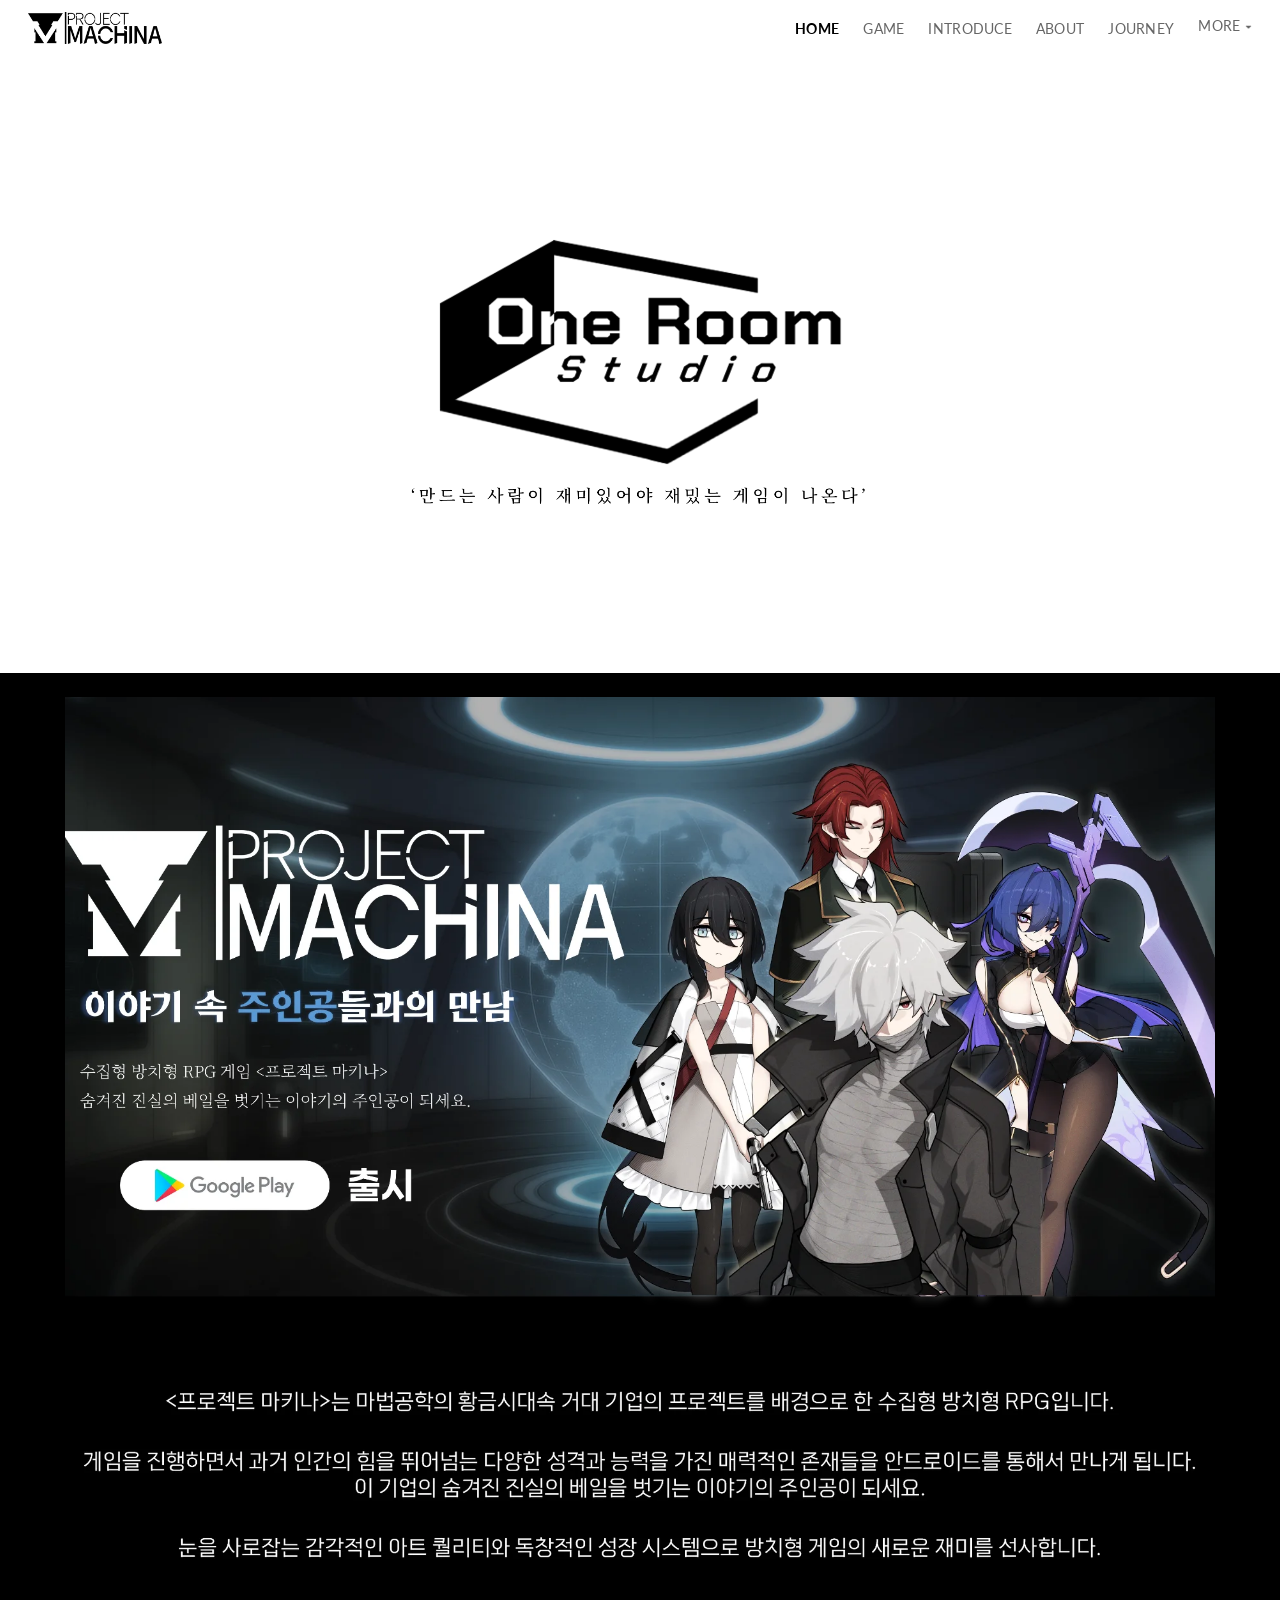
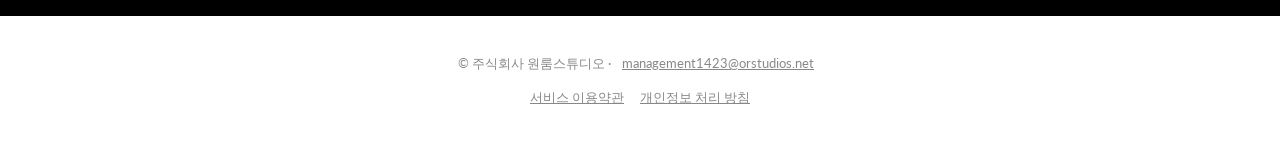
==== index.html @ b77dced6 "Google Sites 홈페이지를 GitHub Pages 정적 사이트로 이전 - 기존 orstudios.net(Google Sites) 전 페이지를 HTML/CSS로 재구성   (" ====
<!doctype html>
<html lang="ko">
<head>
    <meta charset="utf-8">
    <meta name="viewport" content="width=device-width, initial-scale=1">
    <meta name="google-site-verification" content="Ud0TVq6FxoQUJIldXih3fmodZwzruPx28qauhJHwj6c">
    <title>HOME | PROJECT MACHINA</title>
    <meta name="description" content="수집형 방치형 RPG &lt;프로젝트 마키나&gt; 공식 홈페이지 | 원룸스튜디오">
    <meta property="og:title" content="HOME | PROJECT MACHINA">
    <meta property="og:description" content="수집형 방치형 RPG &lt;프로젝트 마키나&gt; 공식 홈페이지 | 원룸스튜디오">
    <meta property="og:image" content="https://www.orstudios.net/assets/img/home-banner.webp">
    <link rel="icon" href="/assets/img/logo-machina.webp">
    <link rel="preconnect" href="https://fonts.googleapis.com">
    <link rel="preconnect" href="https://fonts.gstatic.com" crossorigin>
    <link rel="stylesheet" href="https://fonts.googleapis.com/css2?family=Lato:wght@400;700&family=Oswald:wght@700&display=swap">
    <link rel="stylesheet" href="/assets/style.css">
</head>
<body>
    <header class="site-header">
        <a class="logo" href="/" aria-label="PROJECT MACHINA 홈"><img src="/assets/img/logo-machina.webp" alt="PROJECT MACHINA" width="134" height="32"></a>
        <nav aria-label="주 메뉴">
            <ul>
                <li><a href="/" aria-current="page">HOME</a></li>
                <li><a href="/game/">GAME</a></li>
                <li><a href="/introduce/">INTRODUCE</a></li>
                <li><a href="/about/">ABOUT</a></li>
                <li><a href="/journey/">JOURNEY</a></li>
                <li>
                    <details class="dropdown">
                        <summary>MORE</summary>
                        <ul>
                        <li><a href="/more/로그아웃-및-계정-삭제-안내/">로그아웃 및 계정 삭제 안내</a></li>
                        <li><a href="/more/개인정보-수집-및-이용동의/">개인정보 수집 및 이용동의</a></li>
                        <li><a href="/more/개인정보-처리-방침/">개인정보 처리 방침</a></li>
                        <li><a href="/more/서비스-이용약관/">서비스 이용약관</a></li>
                        </ul>
                    </details>
                </li>
            </ul>
        </nav>
    </header>
    <main>
        <section class="section">
            <div class="inner" style="max-width: 480px; padding: 96px 0 64px;">
                <img src="/assets/img/oneroom-logo.webp" alt="One Room Studio — '만드는 사람이 재미있어야 재밌는 게임이 나온다'" width="1805" height="1748">
            </div>
        </section>
        <section class="section dark">
            <div class="inner stack">
                <div class="banner-link">
                    <img src="/assets/img/home-banner.webp" alt="PROJECT MACHINA — 이야기 속 주인공들과의 만남. 수집형 방치형 RPG 게임 &lt;프로젝트 마키나&gt;. 숨겨진 진실의 베일을 벗기는 이야기의 주인공이 되세요. Google Play 출시" width="1800" height="959" loading="lazy">
                    <a class="play-link" href="https://play.google.com/store/apps/details?id=com.orstudio.Pmachina" target="_blank" rel="noopener" aria-label="Google Play에서 프로젝트 마키나 다운로드"></a>
                </div>
                <img src="/assets/img/home-intro.webp" alt="&lt;프로젝트 마키나&gt;는 마법공학의 황금시대속 거대 기업의 프로젝트를 배경으로 한 수집형 방치형 RPG입니다. 게임을 진행하면서 과거 인간의 힘을 뛰어넘는 다양한 성격과 능력을 가진 매력적인 존재들을 안드로이드를 통해서 만나게 됩니다. 이 기업의 숨겨진 진실의 베일을 벗기는 이야기의 주인공이 되세요. 눈을 사로잡는 감각적인 아트 퀄리티와 독창적인 성장 시스템으로 방치형 게임의 새로운 재미를 선사합니다." width="1920" height="391" loading="lazy">
            </div>
        </section>
    </main>
    <footer class="site-footer">
        <p>© 주식회사 원룸스튜디오 · <a href="mailto:management1423@orstudios.net">management1423@orstudios.net</a></p>
        <p><a href="/more/서비스-이용약관/">서비스 이용약관</a><a href="/more/개인정보-처리-방침/">개인정보 처리 방침</a></p>
    </footer>
</body>
</html>
---- assets/style.css ----
:root
{
    --black: #000;
    --text: #212121;
    --accent: #138275;
    --max: 1150px;
}

*
{
    box-sizing: border-box;
}

html
{
    scroll-behavior: smooth;
}

body
{
    margin: 0;
    font-family: Lato, "Apple SD Gothic Neo", "Malgun Gothic", "Noto Sans KR", sans-serif;
    color: var(--text);
    background: #fff;
    line-height: 1.6;
}

img
{
    display: block;
    max-width: 100%;
    height: auto;
}

a
{
    color: inherit;
}

/* 헤더 */
.site-header
{
    position: absolute;
    inset: 0 0 auto 0;
    z-index: 10;
    display: flex;
    flex-wrap: wrap;
    align-items: center;
    justify-content: space-between;
    gap: 8px 24px;
    padding: 12px 28px;
}

.site-header .logo img
{
    height: 32px;
    width: auto;
}

.site-header nav > ul
{
    display: flex;
    flex-wrap: wrap;
    gap: 4px 24px;
    margin: 0;
    padding: 0;
    list-style: none;
}

.site-header nav a,
.site-header nav summary
{
    font-size: 14px;
    letter-spacing: .02em;
    text-decoration: none;
    color: #666;
    cursor: pointer;
}

.site-header nav a:hover,
.site-header nav a[aria-current="page"],
.site-header nav summary:hover
{
    color: #000;
}

.site-header nav a[aria-current="page"]
{
    font-weight: 700;
}

/* MORE 드롭다운 */
.dropdown
{
    position: relative;
}

.dropdown summary
{
    list-style: none;
}

.dropdown summary::-webkit-details-marker
{
    display: none;
}

.dropdown summary::after
{
    content: " ▾";
}

.dropdown ul
{
    position: absolute;
    right: 0;
    top: 28px;
    min-width: 220px;
    margin: 0;
    padding: 8px 0;
    list-style: none;
    background: #fff;
    box-shadow: 0 4px 16px rgba(0, 0, 0, .2);
}

.dropdown ul a
{
    display: block;
    padding: 8px 16px;
    color: var(--text) !important;
}

.dropdown ul a:hover
{
    background: #f2f2f2;
}

/* 어두운 배너 위 헤더 */
.on-hero .site-header .logo img
{
    filter: invert(1);
}

.on-hero .site-header nav > ul > li > a,
.on-hero .site-header nav summary
{
    color: rgba(255, 255, 255, .8);
}

.on-hero .site-header nav > ul > li > a:hover,
.on-hero .site-header nav > ul > li > a[aria-current="page"],
.on-hero .site-header nav summary:hover
{
    color: #fff;
}

/* 페이지 배너 */
.hero
{
    height: 520px;
    background: url("img/hero-bg.webp") center / cover no-repeat;
}

.page-title
{
    margin: 0;
    padding: 40px 16px 24px;
    text-align: center;
    font-family: Oswald, Impact, sans-serif;
    font-size: 44px;
    font-weight: 700;
    letter-spacing: .02em;
}

/* 섹션 */
.section
{
    padding: 24px 16px;
}

.section.dark
{
    background: var(--black);
    color: #fff;
}

.section .inner
{
    max-width: var(--max);
    margin: 0 auto;
}

.stack > * + *
{
    margin-top: 48px;
}

.banner-link
{
    position: relative;
    display: block;
}

.play-link
{
    position: absolute;
    left: 4.8%;
    top: 75.5%;
    width: 18.2%;
    height: 8.5%;
    border-radius: 999px;
}

.play-link:focus-visible
{
    outline: 3px solid var(--accent);
}

/* 캐러셀 */
.carousel
{
    position: relative;
}

.carousel .track
{
    display: flex;
    overflow-x: auto;
    scroll-snap-type: x mandatory;
    scrollbar-width: none;
}

.carousel .track::-webkit-scrollbar
{
    display: none;
}

.carousel .track img
{
    flex: 0 0 100%;
    scroll-snap-align: center;
}

.carousel .arrow
{
    position: absolute;
    top: 50%;
    transform: translateY(-50%);
    width: 44px;
    height: 44px;
    border: 0;
    border-radius: 50%;
    background: rgba(255, 255, 255, .15);
    color: #fff;
    font-size: 22px;
    cursor: pointer;
}

.carousel .arrow:hover
{
    background: rgba(255, 255, 255, .3);
}

.carousel .prev
{
    left: 8px;
}

.carousel .next
{
    right: 8px;
}

.carousel .dots
{
    display: flex;
    justify-content: center;
    gap: 8px;
    padding: 20px 0 8px;
}

.carousel .dots button
{
    width: 10px;
    height: 10px;
    padding: 0;
    border: 0;
    border-radius: 50%;
    background: #bbb;
    cursor: pointer;
}

.carousel .dots button[aria-current="true"]
{
    background: var(--accent);
}

/* 약관/안내 문서 */
.doc
{
    max-width: 860px;
    margin: 0 auto;
    padding: 96px 16px 64px;
    font-size: 16px;
    word-break: keep-all;
    overflow-wrap: anywhere;
}

.doc h1,
.doc h2
{
    line-height: 1.4;
}

.doc p
{
    margin: 0 0 .6em;
}

.doc .center
{
    text-align: center;
}

.doc a
{
    color: var(--accent);
}

.doc-list
{
    padding-left: 1.2em;
}

.doc-list li
{
    margin: .4em 0;
}

.site-footer
{
    padding: 24px 16px;
    text-align: center;
    font-size: 13px;
    color: #888;
}

.site-footer a
{
    margin: 0 8px;
}

@media (max-width: 720px)
{
    .site-header
    {
        padding: 10px 16px;
    }

    .site-header nav > ul
    {
        gap: 4px 14px;
    }

    .site-header nav a,
    .site-header nav summary
    {
        font-size: 13px;
    }

    .hero
    {
        height: 240px;
    }

    .page-title
    {
        font-size: 32px;
        padding-top: 28px;
    }

    .doc
    {
        padding-top: 110px;
        font-size: 15px;
    }

    .carousel .arrow
    {
        display: none;
    }
}
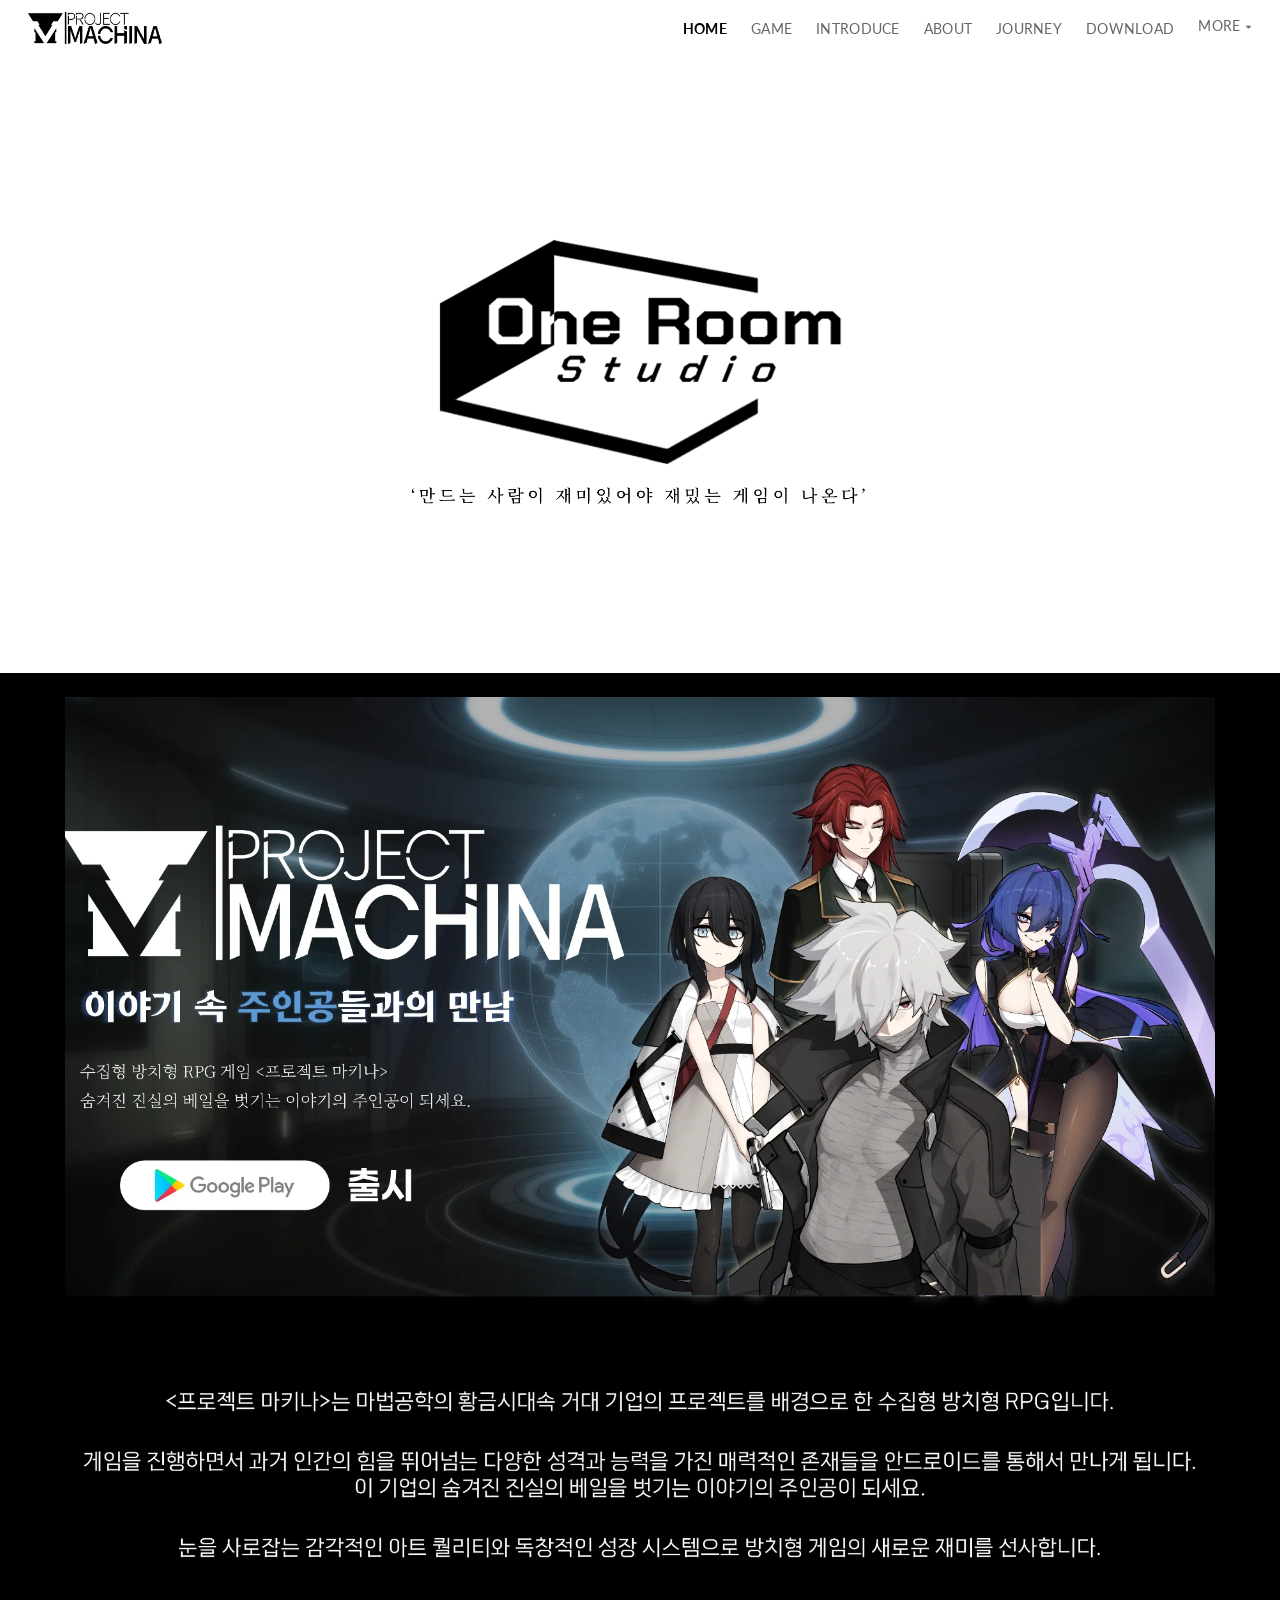
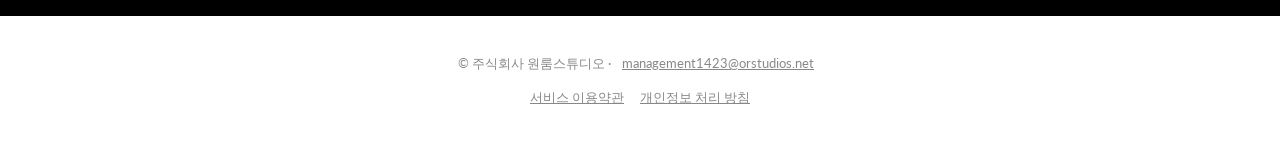
==== commit 7a946b9d: "다운로드 페이지 추가 - /download/ 페이지 신설 (다른 페이지와 같은 배너·다크 섹션 구성) - Google Play 버튼, App Store는 iOS 출시 전이라 '출시" ====
--- a/index.html
+++ b/index.html
@@ -25,6 +25,7 @@
                 <li><a href="/introduce/">INTRODUCE</a></li>
                 <li><a href="/about/">ABOUT</a></li>
                 <li><a href="/journey/">JOURNEY</a></li>
+                <li><a href="/download/">DOWNLOAD</a></li>
                 <li>
                     <details class="dropdown">
                         <summary>MORE</summary>
--- a/assets/style.css
+++ b/assets/style.css
@@ -295,6 +295,82 @@
     background: var(--accent);
 }
 
+/* 다운로드 */
+.download-lead
+{
+    margin: 40px 0 28px;
+    text-align: center;
+    font-size: 18px;
+    color: rgba(255, 255, 255, .85);
+}
+
+.stores
+{
+    display: flex;
+    flex-wrap: wrap;
+    justify-content: center;
+    gap: 16px;
+    padding-bottom: 48px;
+}
+
+.store
+{
+    display: flex;
+    align-items: center;
+    gap: 12px;
+    min-width: 240px;
+    padding: 12px 28px;
+    border-radius: 999px;
+    background: #fff;
+    color: #000;
+    text-decoration: none;
+    font-size: 20px;
+    font-weight: 700;
+    line-height: 1.2;
+    transition: transform .15s, box-shadow .15s;
+}
+
+.store svg
+{
+    width: 28px;
+    height: 28px;
+    flex: none;
+}
+
+.store small
+{
+    display: block;
+    font-size: 11px;
+    font-weight: 400;
+    letter-spacing: .08em;
+    color: #555;
+}
+
+a.store:hover,
+a.store:focus-visible
+{
+    transform: translateY(-2px);
+    box-shadow: 0 0 24px rgba(120, 190, 255, .6);
+}
+
+.store.disabled
+{
+    background: rgba(255, 255, 255, .12);
+    color: rgba(255, 255, 255, .7);
+    cursor: default;
+}
+
+.store.disabled small
+{
+    color: rgba(255, 255, 255, .5);
+}
+
+.store.mine
+{
+    outline: 3px solid var(--accent);
+    outline-offset: 4px;
+}
+
 /* 약관/안내 문서 */
 .doc
 {
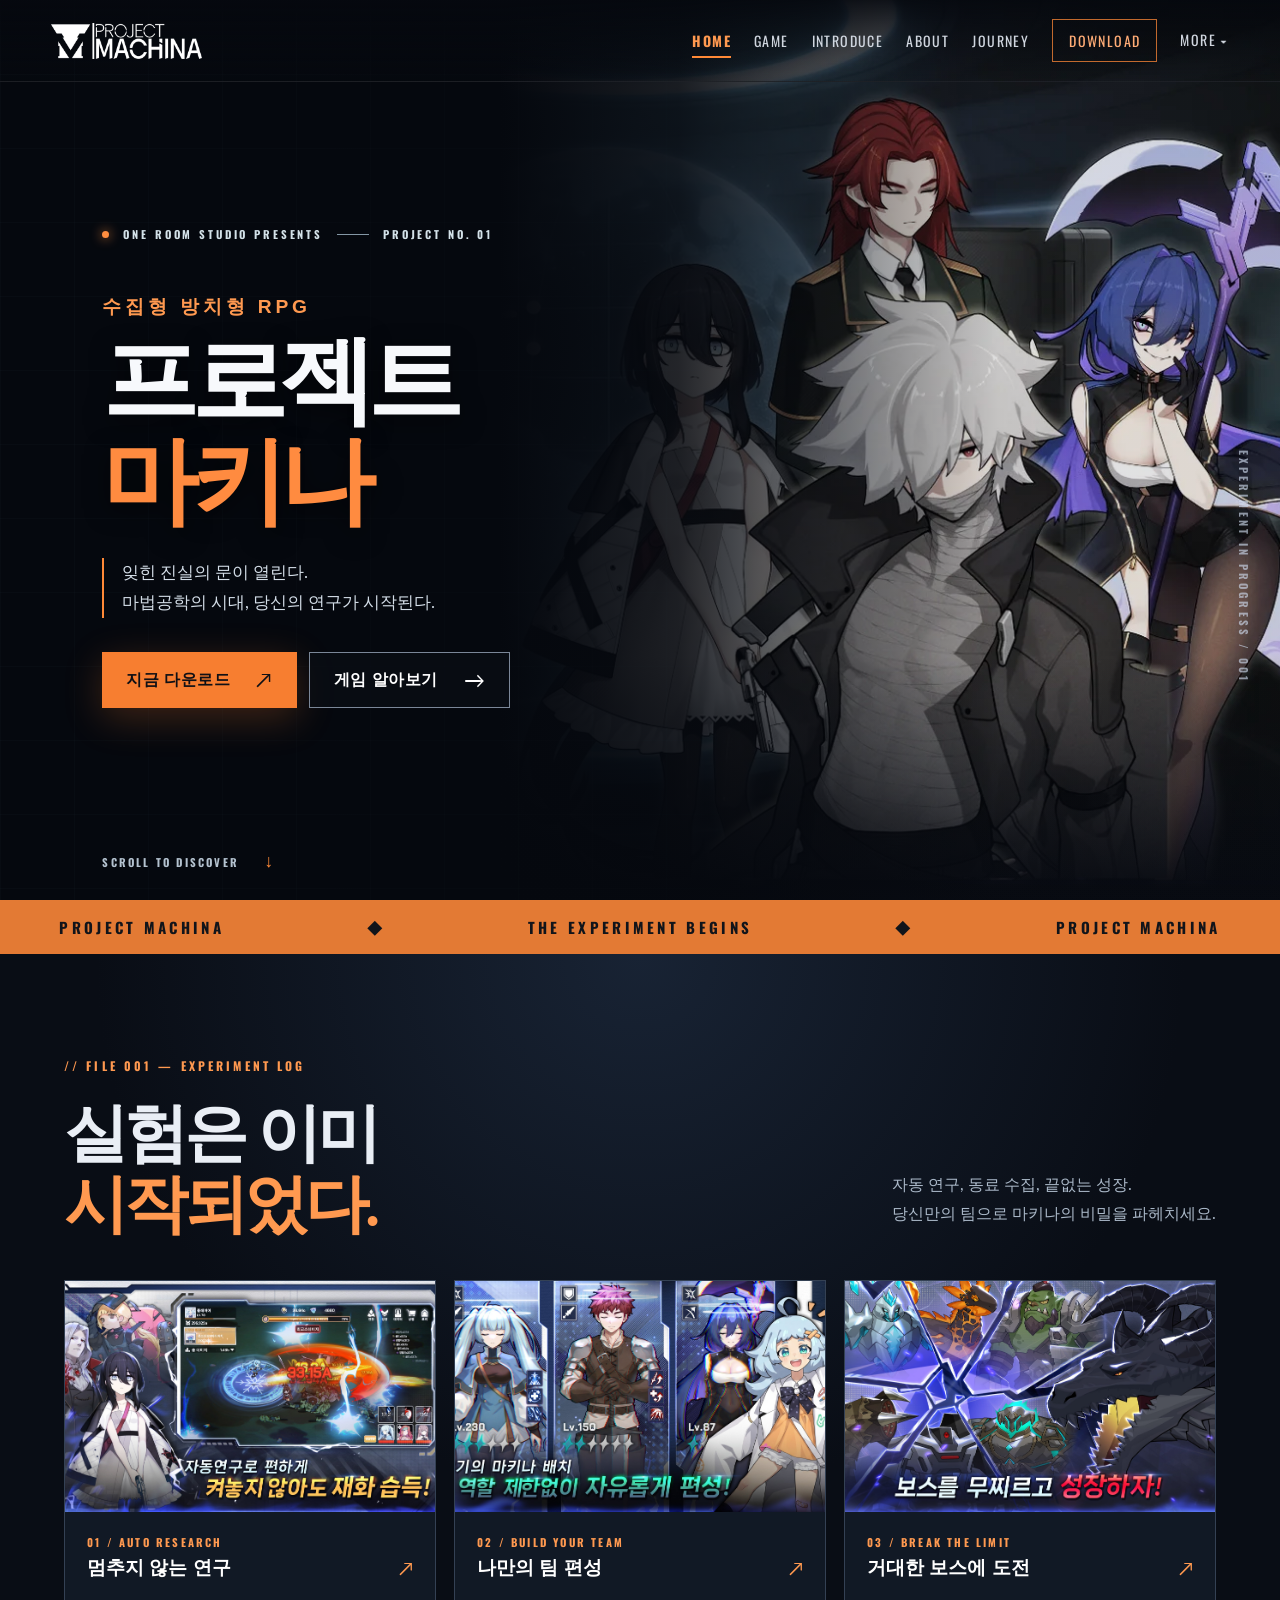
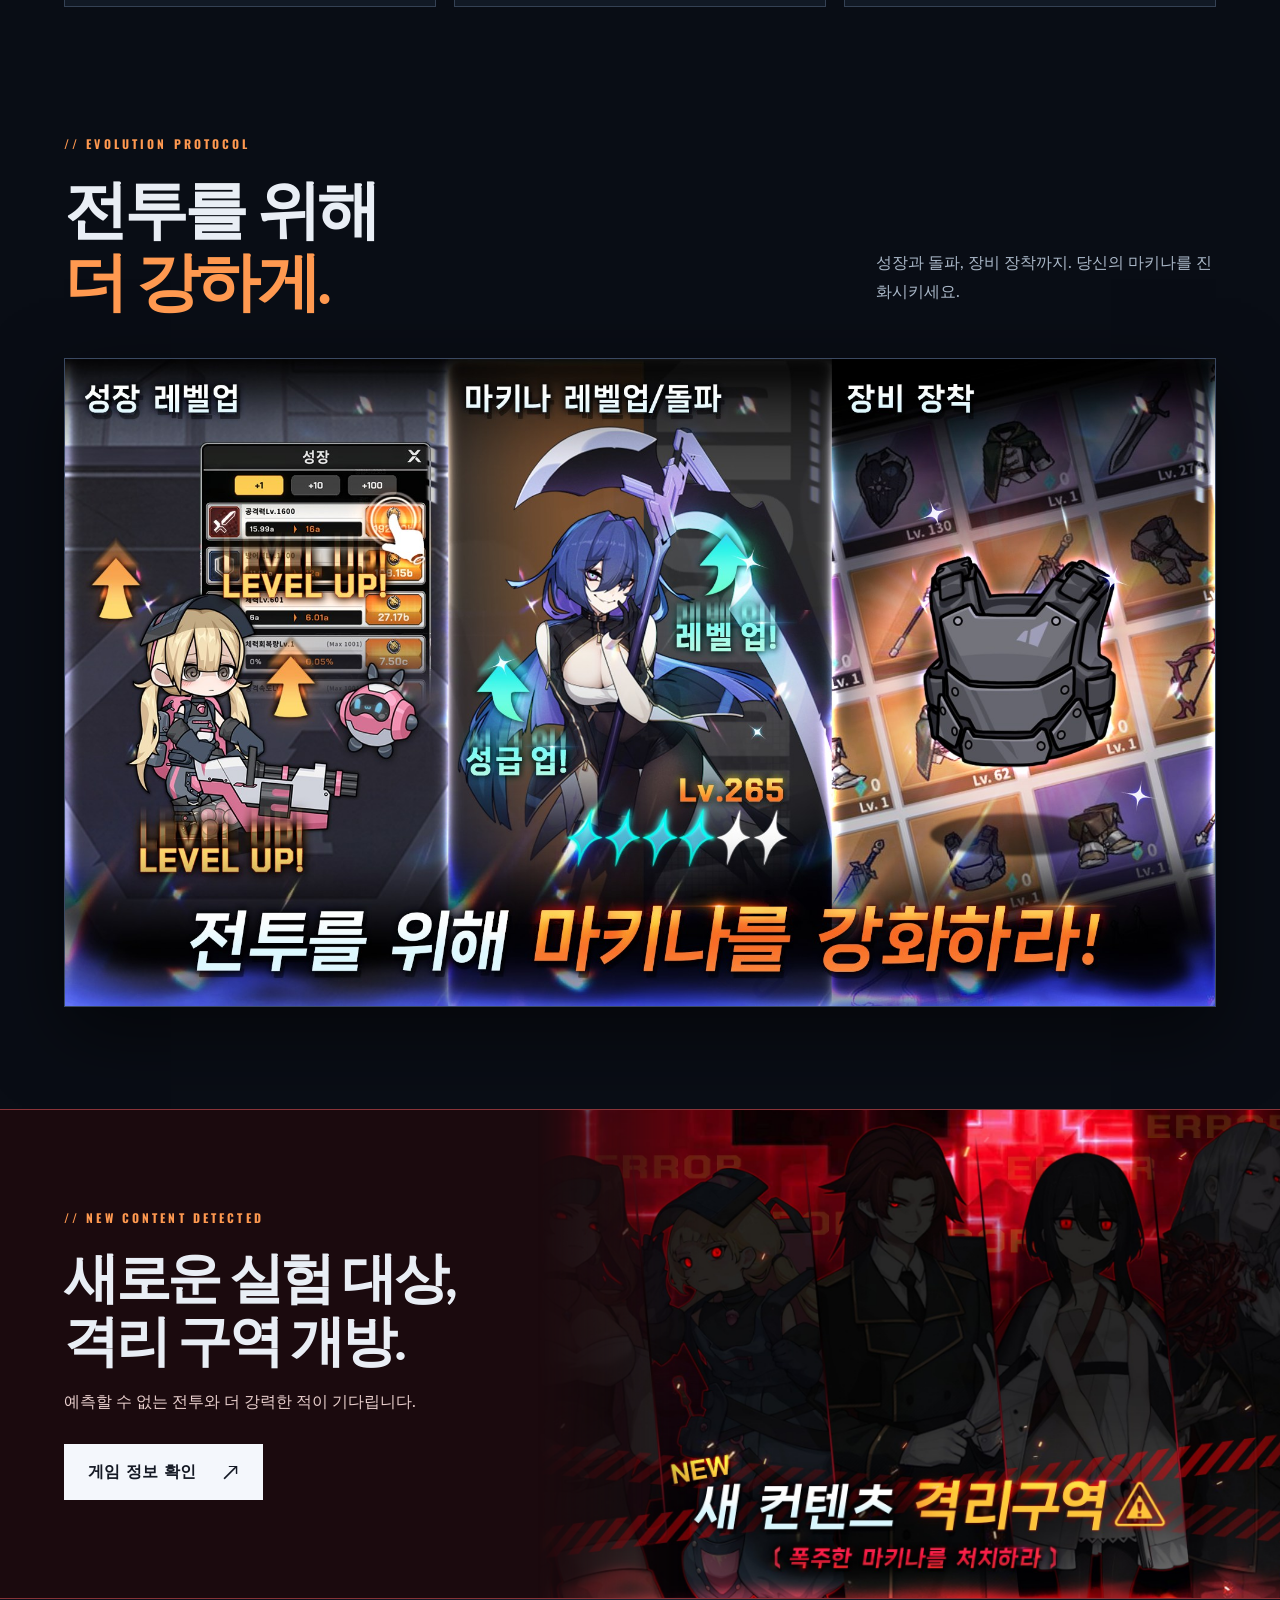
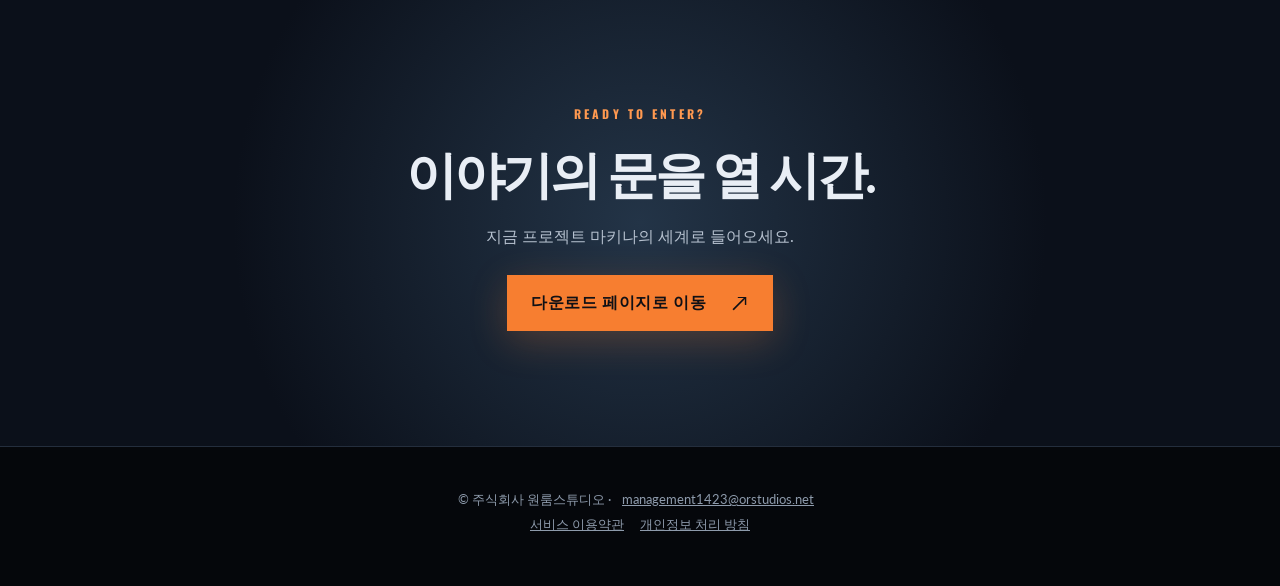
==== commit 3e859201: "Refresh Machina landing and add laboratory door intro" ====
--- a/index.html
+++ b/index.html
@@ -15,7 +15,19 @@
     <link rel="stylesheet" href="https://fonts.googleapis.com/css2?family=Lato:wght@400;700&family=Oswald:wght@700&display=swap">
     <link rel="stylesheet" href="/assets/style.css">
 </head>
-<body>
+<body class="landing on-hero">
+    <div class="entry-sequence">
+        <div class="entry-noise"></div>
+        <div class="entry-label">MACHINA LAB // ACCESS GRANTED</div>
+        <div class="entry-doorway">
+            <div class="entry-light"></div>
+            <img class="entry-panel entry-panel-left" src="/assets/img/L_door.png" alt="">
+            <img class="entry-panel entry-panel-right" src="/assets/img/R_door.png" alt="">
+            <img class="entry-frame" src="/assets/img/doorframe.png" alt="">
+        </div>
+        <div class="entry-status">보안 게이트 개방 중 <span>///</span></div>
+        <button class="entry-skip" type="button" aria-label="인트로 건너뛰기">SKIP INTRO ↗</button>
+    </div>
     <header class="site-header">
         <a class="logo" href="/" aria-label="PROJECT MACHINA 홈"><img src="/assets/img/logo-machina.webp" alt="PROJECT MACHINA" width="134" height="32"></a>
         <nav aria-label="주 메뉴">
@@ -41,21 +53,35 @@
         </nav>
     </header>
     <main>
-        <section class="section">
-            <div class="inner" style="max-width: 480px; padding: 96px 0 64px;">
-                <img src="/assets/img/oneroom-logo.webp" alt="One Room Studio — '만드는 사람이 재미있어야 재밌는 게임이 나온다'" width="1805" height="1748">
+        <section class="landing-hero">
+            <div class="hero-grid" aria-hidden="true"></div>
+            <div class="landing-hero-content">
+                <p class="eyebrow"><span class="live-dot"></span> ONE ROOM STUDIO PRESENTS <span class="eyebrow-line"></span> PROJECT NO. 01</p>
+                <p class="hero-kicker">수집형 방치형 RPG</p>
+                <h1>프로젝트<br><em>마키나</em></h1>
+                <p class="hero-copy">잊힌 진실의 문이 열린다.<br>마법공학의 시대, 당신의 연구가 시작된다.</p>
+                <div class="hero-actions">
+                    <a class="button button-primary" href="/download/">지금 다운로드 <span aria-hidden="true">↗</span></a>
+                    <a class="button button-ghost" href="/game/">게임 알아보기 <span aria-hidden="true">→</span></a>
+                </div>
+            </div>
+            <div class="hero-side-label" aria-hidden="true">EXPERIMENT IN PROGRESS / 001</div>
+            <a class="scroll-cue" href="#discover">SCROLL TO DISCOVER <span>↓</span></a>
+        </section>
+        <div class="signal-strip" aria-hidden="true"><span>PROJECT MACHINA</span><span>◆</span><span>THE EXPERIMENT BEGINS</span><span>◆</span><span>PROJECT MACHINA</span></div>
+        <section class="feature-section" id="discover">
+            <div class="section-heading"><p class="eyebrow">// FILE 001 — EXPERIMENT LOG</p><h2>실험은 이미<br><strong>시작되었다.</strong></h2><p>자동 연구, 동료 수집, 끝없는 성장.<br>당신만의 팀으로 마키나의 비밀을 파헤치세요.</p></div>
+            <div class="feature-grid">
+                <a class="feature-card" href="/game/"><img src="/assets/img/market-1.jpg" alt="프로젝트 마키나 게임 전투 장면" loading="lazy"><span class="feature-meta">01 / AUTO RESEARCH</span><span class="feature-title">멈추지 않는 연구 <b>↗</b></span></a>
+                <a class="feature-card" href="/introduce/"><img src="/assets/img/market-6.jpg" alt="세 명의 마키나 캐릭터 편성 화면" loading="lazy"><span class="feature-meta">02 / BUILD YOUR TEAM</span><span class="feature-title">나만의 팀 편성 <b>↗</b></span></a>
+                <a class="feature-card" href="/about/"><img src="/assets/img/market-2.jpg" alt="프로젝트 마키나 보스 몬스터" loading="lazy"><span class="feature-meta">03 / BREAK THE LIMIT</span><span class="feature-title">거대한 보스에 도전 <b>↗</b></span></a>
             </div>
         </section>
-        <section class="section dark">
-            <div class="inner stack">
-                <div class="banner-link">
-                    <img src="/assets/img/home-banner.webp" alt="PROJECT MACHINA — 이야기 속 주인공들과의 만남. 수집형 방치형 RPG 게임 &lt;프로젝트 마키나&gt;. 숨겨진 진실의 베일을 벗기는 이야기의 주인공이 되세요. Google Play 출시" width="1800" height="959" loading="lazy">
-                    <a class="play-link" href="https://play.google.com/store/apps/details?id=com.orstudio.Pmachina" target="_blank" rel="noopener" aria-label="Google Play에서 프로젝트 마키나 다운로드"></a>
-                </div>
-                <img src="/assets/img/home-intro.webp" alt="&lt;프로젝트 마키나&gt;는 마법공학의 황금시대속 거대 기업의 프로젝트를 배경으로 한 수집형 방치형 RPG입니다. 게임을 진행하면서 과거 인간의 힘을 뛰어넘는 다양한 성격과 능력을 가진 매력적인 존재들을 안드로이드를 통해서 만나게 됩니다. 이 기업의 숨겨진 진실의 베일을 벗기는 이야기의 주인공이 되세요. 눈을 사로잡는 감각적인 아트 퀄리티와 독창적인 성장 시스템으로 방치형 게임의 새로운 재미를 선사합니다." width="1920" height="391" loading="lazy">
-            </div>
-        </section>
+        <section class="showcase-section"><div class="section-heading"><p class="eyebrow">// EVOLUTION PROTOCOL</p><h2>전투를 위해<br><strong>더 강하게.</strong></h2><p>성장과 돌파, 장비 장착까지. 당신의 마키나를 진화시키세요.</p></div><img src="/assets/img/market-4.jpg" alt="레벨 업, 마키나 돌파, 장비 장착을 통한 성장" loading="lazy"></section>
+        <section class="red-alert"><div><p class="eyebrow">// NEW CONTENT DETECTED</p><h2>새로운 실험 대상,<br>격리 구역 개방.</h2><p>예측할 수 없는 전투와 더 강력한 적이 기다립니다.</p><a class="button button-light" href="/game/">게임 정보 확인 <span aria-hidden="true">↗</span></a></div><img src="/assets/img/market-5.jpg" alt="새 콘텐츠 격리 구역 소개" loading="lazy"></section>
+        <section class="final-cta"><p class="eyebrow">READY TO ENTER?</p><h2>이야기의 문을 열 시간.</h2><p>지금 프로젝트 마키나의 세계로 들어오세요.</p><a class="button button-primary" href="/download/">다운로드 페이지로 이동 <span aria-hidden="true">↗</span></a></section>
     </main>
+    <script src="/assets/entry.js" defer></script>
     <footer class="site-footer">
         <p>© 주식회사 원룸스튜디오 · <a href="mailto:management1423@orstudios.net">management1423@orstudios.net</a></p>
         <p><a href="/more/서비스-이용약관/">서비스 이용약관</a><a href="/more/개인정보-처리-방침/">개인정보 처리 방침</a></p>
--- a/assets/style.css
+++ b/assets/style.css
@@ -353,16 +353,153 @@
     box-shadow: 0 0 24px rgba(120, 190, 255, .6);
 }
 
-.store.disabled
+.store.upcoming
 {
     background: rgba(255, 255, 255, .12);
+    color: #fff;
+}
+
+.store.upcoming small
+{
+    color: rgba(255, 255, 255, .6);
+}
+
+/* iOS 출시 알림 신청 */
+.notify
+{
+    max-width: 560px;
+    margin: 0 auto;
+    padding: 32px 24px 40px;
+    border: 1px solid rgba(255, 255, 255, .15);
+    border-radius: 16px;
+    background: rgba(255, 255, 255, .04);
+    scroll-margin-top: 24px;
+}
+
+.notify h2
+{
+    margin: 0 0 4px;
+    text-align: center;
+    font-family: Oswald, Impact, sans-serif;
+    font-size: 24px;
+}
+
+.notify-lead
+{
+    margin: 0 0 20px;
+    text-align: center;
+    color: rgba(255, 255, 255, .75);
+}
+
+.notify-row
+{
+    display: flex;
+    gap: 8px;
+}
+
+.notify input[type="email"]
+{
+    flex: 1;
+    min-width: 0;
+    padding: 12px 16px;
+    border: 1px solid rgba(255, 255, 255, .3);
+    border-radius: 999px;
+    background: rgba(0, 0, 0, .4);
+    color: #fff;
+    font: inherit;
+}
+
+.notify input[type="email"]:focus
+{
+    outline: 2px solid var(--accent);
+    border-color: transparent;
+}
+
+.notify button
+{
+    flex: none;
+    padding: 12px 22px;
+    border: 0;
+    border-radius: 999px;
+    background: #fff;
+    color: #000;
+    font: inherit;
+    font-weight: 700;
+    cursor: pointer;
+}
+
+.notify button:disabled
+{
+    opacity: .5;
+    cursor: wait;
+}
+
+.notify-consent
+{
+    display: flex;
+    align-items: center;
+    gap: 8px;
+    margin-top: 14px;
+    font-size: 14px;
+    cursor: pointer;
+}
+
+.notify-consent a
+{
+    color: #8fd3c9;
+}
+
+.notify-consent + .notify-consent
+{
+    margin-top: 8px;
+}
+
+.notify-consent input
+{
+    width: 18px;
+    height: 18px;
+    accent-color: var(--accent);
+}
+
+.notify-terms
+{
+    margin-top: 8px;
+    font-size: 13px;
     color: rgba(255, 255, 255, .7);
-    cursor: default;
-}
-
-.store.disabled small
-{
-    color: rgba(255, 255, 255, .5);
+}
+
+.notify-terms summary
+{
+    cursor: pointer;
+}
+
+.notify-terms ul
+{
+    margin: 8px 0;
+    padding-left: 1.2em;
+}
+
+.notify-terms a
+{
+    color: #8fd3c9;
+}
+
+.notify-status
+{
+    min-height: 1.6em;
+    margin: 12px 0 0;
+    text-align: center;
+    font-weight: 700;
+}
+
+.sr-only
+{
+    position: absolute;
+    width: 1px;
+    height: 1px;
+    overflow: hidden;
+    clip: rect(0 0 0 0);
+    white-space: nowrap;
 }
 
 .store.mine
@@ -466,3 +603,206 @@
         display: none;
     }
 }
+
+/* 프로젝트 마키나 캠페인 디자인 */
+:root { --black: #080b12; --text: #e9eef5; --accent: #ff8937; --max: 1380px; }
+body { background: #080b12; color: #e9eef5; }
+body::before { content: ""; position: fixed; inset: 0; z-index: -1; pointer-events: none; background: radial-gradient(circle at 70% 15%, #172437 0, transparent 42%), #080b12; }
+::selection { color: #080b12; background: #ffad63; }
+a:focus-visible, button:focus-visible, summary:focus-visible { outline: 2px solid #ffad63; outline-offset: 4px; }
+.site-header { position: absolute; min-height: 82px; padding: 18px clamp(20px, 4vw, 72px); background: linear-gradient(180deg, rgba(5,8,14,.9), rgba(5,8,14,.12)); border-bottom: 1px solid rgba(255,255,255,.09); }
+.site-header .logo img, .on-hero .site-header .logo img { height: 36px; filter: brightness(0) invert(1); }
+.site-header nav > ul { gap: 8px clamp(12px, 1.8vw, 30px); align-items: center; }
+.site-header nav a, .site-header nav summary, .on-hero .site-header nav > ul > li > a, .on-hero .site-header nav summary { color: #d0d6df; font-family: Oswald, Impact, sans-serif; font-size: 14px; letter-spacing: .1em; }
+.site-header nav a:hover, .site-header nav a[aria-current="page"], .site-header nav summary:hover, .on-hero .site-header nav > ul > li > a:hover, .on-hero .site-header nav > ul > li > a[aria-current="page"], .on-hero .site-header nav summary:hover { color: #ff9950; }
+.site-header nav a[aria-current="page"] { border-bottom: 2px solid #ff8937; padding-bottom: 5px; }
+.site-header nav > ul > li > a[href="/download/"] { padding: 10px 16px; border: 1px solid rgba(255,137,55,.75); color: #ffac76; }
+.dropdown ul { top: 34px; background: #151b26; border: 1px solid #364052; box-shadow: 0 18px 42px #0008; }
+.dropdown ul a { color: #e9eef5 !important; font-family: inherit; letter-spacing: 0; }
+.dropdown ul a:hover { background: #253244; }
+.site-footer { padding: 38px 16px 48px; background: #05070b; border-top: 1px solid #242e3d; color: #8e9bac; }
+.site-footer p { margin: 4px 0; }
+.site-footer a:hover { color: #fff; }
+.eyebrow { margin: 0; color: #ff9950; font-family: Oswald, Impact, sans-serif; font-size: 12px; letter-spacing: .26em; font-weight: 700; }
+.button { display: inline-flex; align-items: center; justify-content: center; gap: 26px; min-height: 56px; padding: 14px 24px; text-decoration: none; font-weight: 800; letter-spacing: .03em; transition: transform .2s, background .2s, box-shadow .2s; }
+.button span { font-size: 21px; font-weight: 400; line-height: 1; }
+.button:hover { transform: translateY(-3px); }
+.button-primary { background: #f77e30; color: #101015; box-shadow: 0 10px 38px rgba(247,126,48,.24); }
+.button-primary:hover { background: #ff9f59; box-shadow: 0 12px 42px rgba(247,126,48,.4); }
+.button-ghost { border: 1px solid #7b8798; color: #fff; background: rgba(9,14,22,.68); }
+.button-ghost:hover { background: #1d2a3b; }
+.button-light { background: #f4f7fc; color: #141924; }
+
+/* 도어 오프닝 */
+.entry-sequence { position: fixed; inset: 0; z-index: 1000; display: grid; place-items: center; overflow: hidden; background: radial-gradient(circle at 50% 48%, #1f3543 0, #0c121d 38%, #020408 80%); animation: entry-exit 3.5s ease forwards; }
+.entry-sequence::before { content: ""; position: absolute; inset: 0; opacity: .18; background: url("img/hero-bg.webp") center / cover; filter: grayscale(1); }
+.entry-sequence::after { content: ""; position: absolute; inset: 0; pointer-events: none; background: repeating-linear-gradient(0deg, transparent 0 3px, rgba(0,0,0,.11) 4px 5px); }
+.entry-noise { position: absolute; inset: -100%; pointer-events: none; opacity: .3; background: repeating-linear-gradient(90deg, transparent 0 11%, #f5822a 11.1% 11.2%, transparent 11.3% 30%); transform: rotate(-18deg); animation: noise-sweep 2.2s ease-out both; }
+.entry-doorway { position: relative; width: min(72vw, 460px); aspect-ratio: 1; filter: drop-shadow(0 0 38px #f8792655); animation: doorway-pulse .6s ease both; }
+.entry-frame { position: absolute; inset: 0; width: 100%; height: 100%; z-index: 3; }
+.entry-light { position: absolute; left: 23.5%; top: 9%; width: 53%; height: 81%; background: radial-gradient(circle, #d8f9ff, #6ed5ff 32%, #ffaf5b 65%, #161b28 100%); filter: blur(9px); opacity: 0; animation: portal-light 2s .75s forwards; }
+.entry-panel { position: absolute; top: 10%; width: 27%; height: 79%; z-index: 2; object-fit: fill; filter: drop-shadow(0 0 9px #ee681f99); }
+.entry-panel-left { left: 23.5%; animation: door-left 1.3s .75s cubic-bezier(.2,.7,.1,1) forwards; }
+.entry-panel-right { right: 23.5%; animation: door-right 1.3s .75s cubic-bezier(.2,.7,.1,1) forwards; }
+.entry-label, .entry-status { position: absolute; z-index: 4; color: #dbe7ed; font-family: Oswald, Impact, sans-serif; letter-spacing: .24em; font-size: clamp(11px, 1.4vw, 15px); text-align: center; }
+.entry-label { top: max(30px, 8vh); }
+.entry-status { bottom: max(52px, 10vh); }
+.entry-status span { color: #ff8937; animation: status-blink .4s steps(2) infinite; }
+.entry-skip { position: absolute; z-index: 5; right: 24px; bottom: 24px; border: 0; background: transparent; color: #bfcbd7; font: 700 12px Oswald, Impact, sans-serif; letter-spacing: .16em; cursor: pointer; }
+.entry-skip:hover { color: #fff; }
+@keyframes doorway-pulse { from { transform: scale(.82); opacity: 0; } to { transform: scale(1); opacity: 1; } }
+@keyframes door-left { 0%,10% { transform: translateX(0); } 100% { transform: translateX(-96%); } }
+@keyframes door-right { 0%,10% { transform: translateX(0); } 100% { transform: translateX(96%); } }
+@keyframes portal-light { 0% { opacity: 0; } 35% { opacity: .65; } 100% { opacity: 1; } }
+@keyframes entry-exit { 0%,70% { opacity: 1; visibility: visible; } 100% { opacity: 0; visibility: hidden; } }
+@keyframes status-blink { 50% { opacity: .15; } }
+@keyframes noise-sweep { from { translate: -40% 0; opacity: 0; } to { translate: 35% 0; opacity: .18; } }
+
+/* 홈 캠페인 */
+.landing-hero { position: relative; min-height: min(900px, 100svh); display: flex; align-items: center; overflow: hidden; background: linear-gradient(90deg, #05080e 0%, #05080e 39%, rgba(5,8,14,.88) 53%, rgba(6,9,15,.12) 78%), linear-gradient(0deg,#080b12 0%,transparent 27%), url("img/game-banner.webp") 60% center / cover no-repeat; }
+.hero-grid { position: absolute; inset: 0; opacity: .26; pointer-events: none; background-image: linear-gradient(#72a5ba1c 1px, transparent 1px), linear-gradient(90deg,#72a5ba1c 1px,transparent 1px); background-size: 74px 74px; mask-image: linear-gradient(90deg,#000,transparent 70%); }
+.landing-hero-content { position: relative; z-index: 1; width: min(660px, 53vw); margin: 92px 0 58px clamp(24px, 8vw, 150px); }
+.landing-hero .eyebrow { display: flex; gap: 14px; align-items: center; color: #d4e2e9; font-size: 11px; }
+.live-dot { flex: none; width: 7px; height: 7px; border-radius: 50%; background: #ff8e40; box-shadow: 0 0 12px #ff8e40; }
+.eyebrow-line { width: 32px; height: 1px; background: #8497a5; }
+.hero-kicker { margin: 48px 0 8px; color: #ff9950; font-size: clamp(15px,1.5vw,20px); font-weight: 800; letter-spacing: .2em; }
+.landing-hero h1, .sub-hero h1 { margin: 0; color: #f7f9fc; font-size: clamp(64px, 7.5vw, 126px); font-weight: 900; line-height: 1.05; letter-spacing: -.08em; text-shadow: 0 6px 24px #0009; }
+.landing-hero h1 em, .sub-hero h1 em { color: #ff8b40; font-style: normal; }
+.hero-copy { margin: 26px 0 34px; padding-left: 18px; border-left: 2px solid #ff8937; color: #d4dee8; font-size: clamp(16px,1.3vw,19px); line-height: 1.8; }
+.hero-actions { display: flex; flex-wrap: wrap; gap: 12px; }
+.hero-side-label { position: absolute; right: 28px; top: 50%; writing-mode: vertical-rl; font: 700 11px Oswald, Impact, sans-serif; letter-spacing: .28em; color: #cbd7e9a8; }
+.scroll-cue { position: absolute; bottom: 28px; left: clamp(24px,8vw,150px); color: #b4c2cf; text-decoration: none; font: 700 11px Oswald, Impact, sans-serif; letter-spacing: .2em; }
+.scroll-cue span { margin-left: 20px; color: #ff8937; font-size: 18px; }
+.signal-strip { display: flex; align-items: center; justify-content: space-around; gap: 24px; min-height: 54px; overflow: hidden; white-space: nowrap; background: #e37a34; color: #11141a; font: 700 15px Oswald, Impact, sans-serif; letter-spacing: .22em; }
+.feature-section { padding: clamp(70px, 8vw, 130px) clamp(20px,5vw,80px); background: radial-gradient(circle at 50% 0,#182334,#090d15 55%); }
+.section-heading { display: flex; align-items: end; justify-content: space-between; gap: 24px; max-width: 1380px; margin: 0 auto 42px; }
+.section-heading h2 { flex: 1; margin: 0; font-size: clamp(42px,5vw,78px); line-height: 1.12; letter-spacing: -.06em; }
+.section-heading h2 strong { color: #ff9950; }
+.section-heading > p:last-child { max-width: 340px; margin: 0 0 10px; color: #aab8c8; line-height: 1.8; }
+.section-heading .eyebrow { align-self: start; flex: 0 0 100%; margin-bottom: -5px; }
+.section-heading { flex-wrap: wrap; }
+.feature-grid { display: grid; grid-template-columns: repeat(3,minmax(0,1fr)); gap: 18px; max-width: 1380px; margin: auto; }
+.feature-card { display: flex; flex-direction: column; overflow: hidden; background: #111925; border: 1px solid #344154; color: #fff; text-decoration: none; transition: transform .25s, border-color .25s, box-shadow .25s; }
+.feature-card:hover { transform: translateY(-7px); border-color: #ec8b4c; box-shadow: 0 20px 40px #0007; }
+.feature-card img { width: 100%; aspect-ratio: 16 / 10; object-fit: cover; object-position: center; }
+.feature-meta { margin: 22px 22px 3px; color: #ff9950; font: 700 11px Oswald, Impact, sans-serif; letter-spacing: .2em; }
+.feature-title { display: flex; align-items: center; justify-content: space-between; padding: 0 22px 22px; font-size: clamp(18px,1.5vw,24px); font-weight: 800; }
+.feature-title b { color: #ff9950; font-weight: 400; }
+.showcase-section { padding: 0 clamp(20px,5vw,80px) clamp(70px,8vw,120px); background: #090d15; }
+.showcase-section .section-heading { padding-top: 25px; }
+.showcase-section > img { display: block; width: min(100%,1380px); margin: auto; border: 1px solid #3a4962; box-shadow: 0 25px 70px #0008; }
+.red-alert { display: grid; grid-template-columns: 42% 58%; min-height: 490px; background: #1b0a0e; border-top: 1px solid #893338; border-bottom: 1px solid #893338; }
+.red-alert > div { position: relative; z-index: 1; align-self: center; padding: 70px clamp(22px,5vw,90px); }
+.red-alert h2 { margin: 17px 0; font-size: clamp(38px,4.3vw,72px); line-height: 1.15; letter-spacing: -.06em; }
+.red-alert p:not(.eyebrow) { color: #ead0ce; margin-bottom: 30px; }
+.red-alert img { width: 100%; height: 100%; object-fit: cover; object-position: center; mask-image: linear-gradient(90deg,transparent,#000 22%); }
+.final-cta { padding: 105px 20px 115px; text-align: center; background: radial-gradient(circle at center,#233447,#0b101a 60%); }
+.final-cta h2 { margin: 10px 0 8px; font-size: clamp(36px,4vw,65px); letter-spacing: -.06em; }
+.final-cta p:not(.eyebrow) { margin: 0 0 26px; color: #b6c1cf; }
+
+/* 게임/내부 페이지 */
+.sub-hero { position: relative; min-height: 670px; display: flex; align-items: center; padding: 120px clamp(22px,8vw,150px) 90px; background: linear-gradient(90deg,#05080eea 0,#080c14da 36%,transparent 75%),linear-gradient(0deg,#090e17 0,transparent 30%),url("img/game-banner.webp") center / cover; }
+.game-sub-hero { background-image: linear-gradient(90deg,#05080e 0,#05080e 39%,#05080ee6 52%,transparent 82%),linear-gradient(0deg,#090e17 0,transparent 30%),url("img/game-banner.webp"); }
+.sub-hero-content { position: relative; z-index: 1; width: min(620px,55vw); }
+.sub-hero h1 { margin: 16px 0 18px; font-size: clamp(52px,6vw,96px); }
+.sub-hero-content > p:not(.eyebrow) { max-width: 440px; color: #d0d9e2; line-height: 1.8; font-size: 18px; }
+.sub-hero .button { margin-top: 20px; }
+.sub-hero-index { position: absolute; right: 30px; bottom: 30px; color: #aab7c6; font: 700 12px Oswald, Impact,sans-serif; letter-spacing: .2em; }
+.wide-promo { position: relative; min-height: 470px; overflow: hidden; display: flex; align-items: end; padding: 60px clamp(22px,8vw,150px); }
+.wide-promo::after { content: ""; position: absolute; inset: 0; background: linear-gradient(90deg,#070b14de,transparent 80%),linear-gradient(0deg,#070b14dc,transparent 80%); }
+.wide-promo > img { position: absolute; inset: 0; width: 100%; height: 100%; object-fit: cover; }
+.wide-promo > div { position: relative; z-index: 1; max-width: 500px; }
+.wide-promo h2 { margin: 8px 0; font-size: clamp(40px,5vw,76px); }
+.wide-promo p:last-child { color: #d5deeb; }
+.hero { height: 430px; background-position: center; }
+.page-title { padding: 56px 16px 34px; color: #fff; font-size: clamp(36px,4vw,58px); letter-spacing: .14em; }
+.section { padding-top: 35px; padding-bottom: 70px; }
+.section.dark { background: #090d15; }
+.stack > * + * { margin-top: 24px; }
+.carousel .arrow { background: #0b1426c9; border: 1px solid #8b9daf; }
+.carousel .dots button { background: #526073; }
+.carousel .dots button[aria-current="true"] { background: #ff8937; }
+.doc { color: #e9eef5; }
+.doc a { color: #ffae76; }
+
+/* 다운로드 화면 */
+.download-hero { position: relative; min-height: 570px; display: grid; place-items: center; padding: 145px 20px 90px; text-align: center; background: linear-gradient(0deg,#090d15 0,transparent 50%),linear-gradient(#060a12b8,#060a12b8),url("img/market-5.jpg") center 42% / cover; }
+.download-hero h1 { margin: 14px 0; font-size: clamp(52px,6vw,100px); line-height: 1.1; letter-spacing: -.07em; }
+.download-hero h1 em { color: #ff9950; font-style: normal; }
+.download-hero p:last-child { color: #d1dce8; font-size: 18px; }
+.download-section { padding: 30px 20px 100px; background: #090d15; }
+.download-section .inner { max-width: 940px; }
+.download-section .download-lead { margin: 12px 0 36px; font-size: clamp(22px,2.5vw,34px); font-weight: 800; line-height: 1.5; }
+.download-lead, .landing-hero h1, .sub-hero h1, .section-heading h2, .final-cta h2 { word-break: keep-all; }
+.stores { padding-bottom: 60px; }
+.store { border-radius: 4px; min-height: 72px; min-width: 290px; padding: 14px 25px; background: #f7f9fc; }
+.store.upcoming { border: 1px solid #677588; background: #1b2736; }
+.store.mine { outline-color: #ff8937; }
+.notify { max-width: 680px; padding: 36px; border-radius: 0; border: 1px solid #526074; background: #172131; box-shadow: 0 22px 55px #0005; }
+.notify h2 { font-size: 32px; }
+.notify input[type="email"] { border-radius: 4px; }
+.notify button { border-radius: 4px; background: #ff8937; color: #10141b; }
+.notify-consent a, .notify-terms a { color: #ffae76; }
+
+@media (max-width: 900px) {
+    .site-header { position: relative; min-height: auto; background: #080c13; }
+    .landing-hero { min-height: 700px; }
+    .landing-hero-content { width: min(620px,72vw); margin-left: 6vw; }
+    .section-heading { display: block; }
+    .section-heading h2 { margin: 12px 0; }
+    .section-heading > p:last-child { max-width: none; }
+    .red-alert { grid-template-columns: 1fr; }
+    .red-alert > div { grid-row: 2; }
+    .red-alert img { grid-row: 1; height: 340px; mask-image: linear-gradient(0deg,transparent,#000 22%); }
+    .sub-hero { min-height: 600px; }
+    .game-sub-hero { background-image: linear-gradient(90deg,#05080efa 0,#05080eeb 36%,#05080e70 66%,transparent 100%),linear-gradient(0deg,#090e17 0,transparent 30%),url("img/game-banner.webp"); }
+}
+@media (max-width: 620px) {
+    .site-header { padding: 14px 18px; gap: 15px; }
+    .site-header nav { width: 100%; overflow-x: auto; scrollbar-width: none; }
+    .site-header nav::-webkit-scrollbar { display: none; }
+    .site-header nav > ul { width: max-content; flex-wrap: nowrap; gap: 18px; }
+    .site-header nav a, .site-header nav summary, .on-hero .site-header nav > ul > li > a, .on-hero .site-header nav summary { font-size: 12px; white-space: nowrap; }
+    .site-header nav > ul > li > a[href="/download/"] { padding: 6px 10px; }
+    .landing-hero { min-height: 710px; align-items: end; background-position: 67% center; background-image: linear-gradient(0deg,#080b12 0,#080b12ee 24%,#080b1255 100%),url("img/game-banner.webp"); }
+    .landing-hero-content { width: auto; margin: 0 22px 95px; }
+    .landing-hero .eyebrow { font-size: 9px; gap: 8px; }
+    .hero-kicker { margin-top: 28px; }
+    .landing-hero h1 { font-size: clamp(54px,13vw,78px); }
+    .hero-copy { font-size: 15px; }
+    .hero-actions { flex-direction: column; align-items: stretch; }
+    .button { min-height: 52px; justify-content: space-between; }
+    .hero-side-label { display: none; }
+    .scroll-cue { left: 22px; bottom: 22px; }
+    .signal-strip { gap: 18px; justify-content: flex-start; padding: 0 20px; font-size: 12px; }
+    .feature-section { padding: 70px 18px; }
+    .section-heading { display: block; margin-bottom: 30px; }
+    .section-heading h2 { margin: 12px 0; }
+    .feature-grid { grid-template-columns: 1fr; }
+    .feature-card img { aspect-ratio: 16 / 9; }
+    .red-alert img { height: 240px; }
+    .red-alert > div { padding: 35px 22px 55px; }
+    .final-cta { padding: 75px 20px; }
+    .sub-hero { min-height: 630px; align-items: end; padding: 80px 22px 65px; background-position: 64% center; background-image: linear-gradient(0deg,#080b12 0,#080b12e8 38%,#080b1244 100%),url("img/game-banner.webp"); }
+    .game-sub-hero { background-image: linear-gradient(0deg,#080b12 0,#080b12ee 45%,#080b1266 100%),url("img/game-banner.webp"); }
+    .sub-hero-content { width: 100%; }
+    .sub-hero h1 { font-size: clamp(48px,12vw,70px); }
+    .sub-hero-index { display: none; }
+    .wide-promo { min-height: 360px; padding: 35px 22px; }
+    .hero { height: 230px; }
+    .page-title { padding-top: 30px; }
+    .download-hero { min-height: 440px; padding: 80px 20px; }
+    .download-hero h1 { font-size: 55px; }
+    .download-section { padding-inline: 18px; }
+    .stores { flex-direction: column; }
+    .store { width: 100%; }
+    .notify { padding: 26px 20px; }
+    .notify-row { flex-direction: column; }
+    .entry-doorway { width: min(92vw,430px); }
+    .entry-status { bottom: 13vh; }
+}
+@media (prefers-reduced-motion: reduce) {
+    html { scroll-behavior: auto; }
+    .entry-sequence { display: none; }
+    .button, .feature-card, .store { transition: none; }
+}
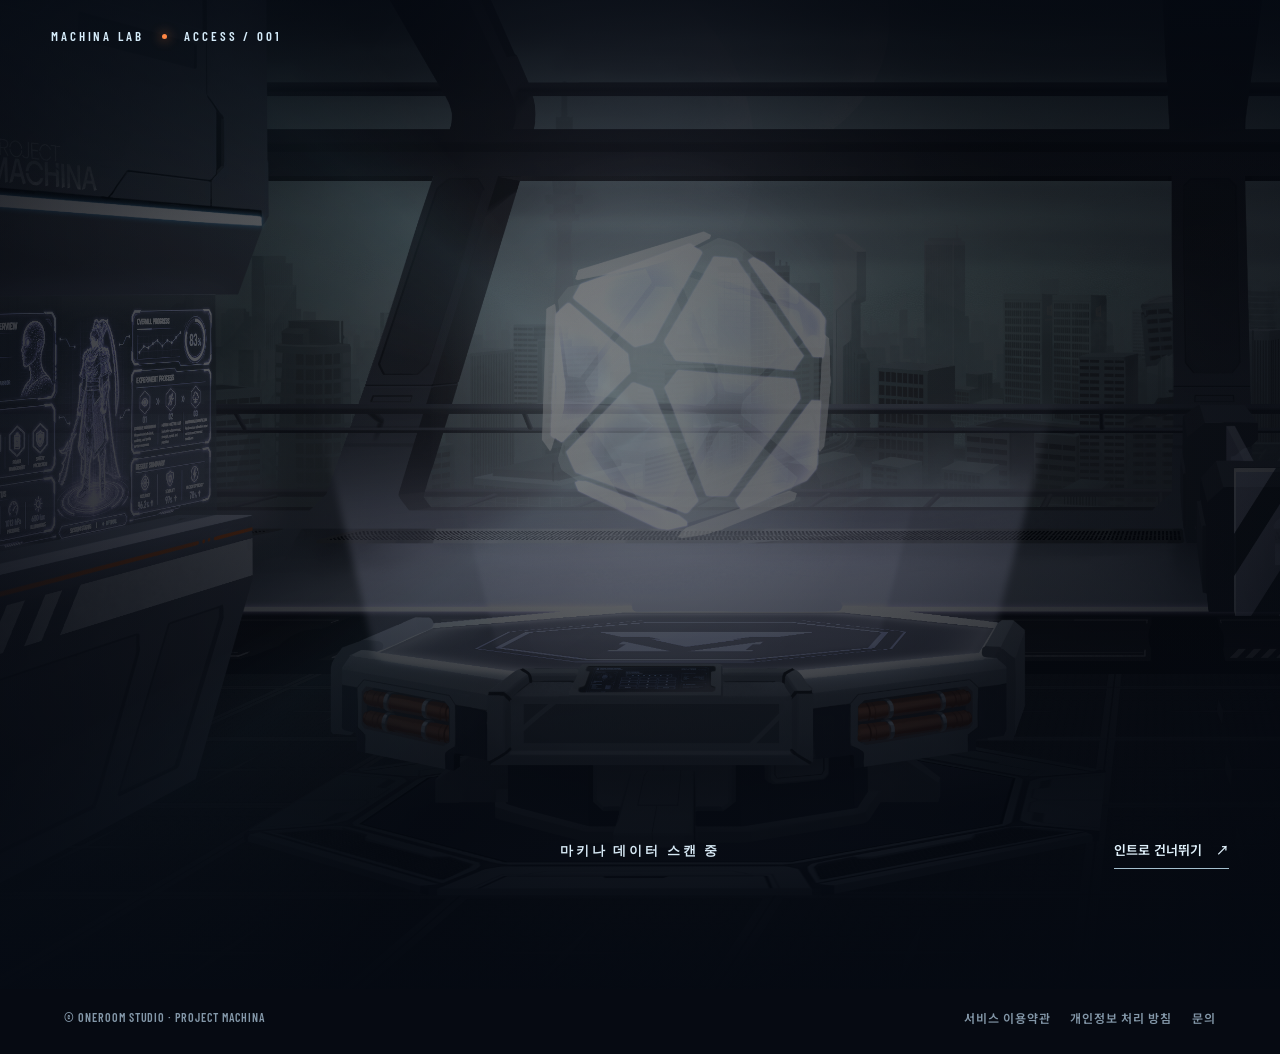
==== commit 8498c8e4: "Create laboratory download landing" ====
--- a/index.html
+++ b/index.html
@@ -1,90 +1,93 @@
 <!doctype html>
 <html lang="ko">
 <head>
-    <meta charset="utf-8">
-    <meta name="viewport" content="width=device-width, initial-scale=1">
-    <meta name="google-site-verification" content="Ud0TVq6FxoQUJIldXih3fmodZwzruPx28qauhJHwj6c">
-    <title>HOME | PROJECT MACHINA</title>
-    <meta name="description" content="수집형 방치형 RPG &lt;프로젝트 마키나&gt; 공식 홈페이지 | 원룸스튜디오">
-    <meta property="og:title" content="HOME | PROJECT MACHINA">
-    <meta property="og:description" content="수집형 방치형 RPG &lt;프로젝트 마키나&gt; 공식 홈페이지 | 원룸스튜디오">
-    <meta property="og:image" content="https://www.orstudios.net/assets/img/home-banner.webp">
-    <link rel="icon" href="/assets/img/logo-machina.webp">
-    <link rel="preconnect" href="https://fonts.googleapis.com">
-    <link rel="preconnect" href="https://fonts.gstatic.com" crossorigin>
-    <link rel="stylesheet" href="https://fonts.googleapis.com/css2?family=Lato:wght@400;700&family=Oswald:wght@700&display=swap">
-    <link rel="stylesheet" href="/assets/style.css">
+  <meta charset="utf-8">
+  <meta name="viewport" content="width=device-width, initial-scale=1">
+  <meta name="theme-color" content="#080d18">
+  <meta name="google-site-verification" content="Ud0TVq6FxoQUJIldXih3fmodZwzruPx28qauhJHwj6c">
+  <title>프로젝트 마키나 | 지금 플레이</title>
+  <meta name="description" content="연구소의 문이 열린다. 수집형 방치형 RPG 프로젝트 마키나를 Google Play에서 만나보세요. iOS 출시 알림 사전예약 접수 중.">
+  <meta property="og:title" content="프로젝트 마키나 | 지금 플레이">
+  <meta property="og:description" content="연구소의 문이 열린다. 지금 프로젝트 마키나의 세계로.">
+  <meta property="og:image" content="https://www.orstudios.net/assets/img/market-1.jpg">
+  <link rel="icon" href="/assets/img/logo-machina.webp">
+  <link rel="preconnect" href="https://fonts.googleapis.com">
+  <link rel="preconnect" href="https://fonts.gstatic.com" crossorigin>
+  <link href="https://fonts.googleapis.com/css2?family=Barlow+Condensed:wght@500;600;700;800&family=Noto+Sans+KR:wght@400;500;700;900&display=swap" rel="stylesheet">
+  <link rel="preload" as="image" href="/assets/img/Lobby_01_pin_fhd_2.png">
+  <link rel="preload" as="image" href="/assets/img/intro/player_male_illust.webp">
+  <link rel="stylesheet" href="/assets/campaign.css">
+  <script>document.documentElement.classList.add("js")</script>
+  <script src="/assets/campaign.js" defer></script>
 </head>
-<body class="landing on-hero">
-    <div class="entry-sequence">
-        <div class="entry-noise"></div>
-        <div class="entry-label">MACHINA LAB // ACCESS GRANTED</div>
-        <div class="entry-doorway">
-            <div class="entry-light"></div>
-            <img class="entry-panel entry-panel-left" src="/assets/img/L_door.png" alt="">
-            <img class="entry-panel entry-panel-right" src="/assets/img/R_door.png" alt="">
-            <img class="entry-frame" src="/assets/img/doorframe.png" alt="">
+<body>
+  <a class="skip-link" href="#download">다운로드로 바로 가기</a>
+  <div class="site-shell">
+    <main>
+      <section class="scene" aria-label="프로젝트 마키나 연구소">
+        <div class="scene-bg" aria-hidden="true"></div>
+        <div class="scene-vignette" aria-hidden="true"></div>
+        <div class="scene-rays" aria-hidden="true"></div>
+        <div class="scene-flash" aria-hidden="true"></div>
+        <div class="characters" aria-hidden="true">
+          <img class="character character-player" src="/assets/img/intro/player_male_illust.webp" alt="">
+          <div class="character-guest" id="character-guest"></div>
         </div>
-        <div class="entry-status">보안 게이트 개방 중 <span>///</span></div>
-        <button class="entry-skip" type="button" aria-label="인트로 건너뛰기">SKIP INTRO ↗</button>
-    </div>
-    <header class="site-header">
-        <a class="logo" href="/" aria-label="PROJECT MACHINA 홈"><img src="/assets/img/logo-machina.webp" alt="PROJECT MACHINA" width="134" height="32"></a>
-        <nav aria-label="주 메뉴">
-            <ul>
-                <li><a href="/" aria-current="page">HOME</a></li>
-                <li><a href="/game/">GAME</a></li>
-                <li><a href="/introduce/">INTRODUCE</a></li>
-                <li><a href="/about/">ABOUT</a></li>
-                <li><a href="/journey/">JOURNEY</a></li>
-                <li><a href="/download/">DOWNLOAD</a></li>
-                <li>
-                    <details class="dropdown">
-                        <summary>MORE</summary>
-                        <ul>
-                        <li><a href="/more/로그아웃-및-계정-삭제-안내/">로그아웃 및 계정 삭제 안내</a></li>
-                        <li><a href="/more/개인정보-수집-및-이용동의/">개인정보 수집 및 이용동의</a></li>
-                        <li><a href="/more/개인정보-처리-방침/">개인정보 처리 방침</a></li>
-                        <li><a href="/more/서비스-이용약관/">서비스 이용약관</a></li>
-                        </ul>
-                    </details>
-                </li>
-            </ul>
-        </nav>
-    </header>
-    <main>
-        <section class="landing-hero">
-            <div class="hero-grid" aria-hidden="true"></div>
-            <div class="landing-hero-content">
-                <p class="eyebrow"><span class="live-dot"></span> ONE ROOM STUDIO PRESENTS <span class="eyebrow-line"></span> PROJECT NO. 01</p>
-                <p class="hero-kicker">수집형 방치형 RPG</p>
-                <h1>프로젝트<br><em>마키나</em></h1>
-                <p class="hero-copy">잊힌 진실의 문이 열린다.<br>마법공학의 시대, 당신의 연구가 시작된다.</p>
-                <div class="hero-actions">
-                    <a class="button button-primary" href="/download/">지금 다운로드 <span aria-hidden="true">↗</span></a>
-                    <a class="button button-ghost" href="/game/">게임 알아보기 <span aria-hidden="true">→</span></a>
-                </div>
+        <div class="doors" aria-hidden="true">
+          <div class="door door-left"><img src="/assets/img/L_door.png" alt=""></div>
+          <div class="door door-right"><img src="/assets/img/R_door.png" alt=""></div>
+          <div class="door-seam"></div>
+        </div>
+        <div class="door-frame" aria-hidden="true"><img src="/assets/img/doorframe.png" alt=""></div>
+        <div class="intro-ui">
+          <span class="intro-code">MACHINA LAB <i></i> ACCESS / 001</span>
+          <span class="intro-status" id="intro-status">보안 게이트 개방 중</span>
+          <button class="skip-intro" type="button">인트로 건너뛰기 <span aria-hidden="true">↗</span></button>
+        </div>
+        <div class="scene-content" id="download">
+          <p class="scene-overline">ONE ROOM STUDIO PRESENTS <span></span> COLLECT &amp; IDLE RPG</p>
+          <h1 class="brand"><img src="/assets/img/logo-machina.webp" alt="PROJECT MACHINA · 프로젝트 마키나" width="1920" height="458"></h1>
+          <p class="brand-tagline">이야기 속 주인공들과의 만남</p>
+          <div class="market-panel" aria-label="프로젝트 마키나 게임 소개 이미지">
+            <div class="market-window" id="market-window">
+              <img class="market-slide active" src="/assets/img/market-1.jpg" alt="프로젝트 마키나 전투와 자동 연구" fetchpriority="high">
+              <img class="market-slide" src="/assets/img/market-2.jpg" alt="다양한 보스에 도전하는 프로젝트 마키나" loading="lazy">
+              <img class="market-slide" src="/assets/img/market-3.jpg" alt="리미트 테스트, 코어 분석, 코어 디펜스" loading="lazy">
+              <img class="market-slide" src="/assets/img/market-4.jpg" alt="마키나 성장과 장비 시스템" loading="lazy">
+              <img class="market-slide" src="/assets/img/market-5.jpg" alt="스토리와 캐릭터를 만나는 프로젝트 마키나" loading="lazy">
+              <img class="market-slide" src="/assets/img/market-6.jpg" alt="다양한 동료와 함께하는 프로젝트 마키나" loading="lazy">
             </div>
-            <div class="hero-side-label" aria-hidden="true">EXPERIMENT IN PROGRESS / 001</div>
-            <a class="scroll-cue" href="#discover">SCROLL TO DISCOVER <span>↓</span></a>
-        </section>
-        <div class="signal-strip" aria-hidden="true"><span>PROJECT MACHINA</span><span>◆</span><span>THE EXPERIMENT BEGINS</span><span>◆</span><span>PROJECT MACHINA</span></div>
-        <section class="feature-section" id="discover">
-            <div class="section-heading"><p class="eyebrow">// FILE 001 — EXPERIMENT LOG</p><h2>실험은 이미<br><strong>시작되었다.</strong></h2><p>자동 연구, 동료 수집, 끝없는 성장.<br>당신만의 팀으로 마키나의 비밀을 파헤치세요.</p></div>
-            <div class="feature-grid">
-                <a class="feature-card" href="/game/"><img src="/assets/img/market-1.jpg" alt="프로젝트 마키나 게임 전투 장면" loading="lazy"><span class="feature-meta">01 / AUTO RESEARCH</span><span class="feature-title">멈추지 않는 연구 <b>↗</b></span></a>
-                <a class="feature-card" href="/introduce/"><img src="/assets/img/market-6.jpg" alt="세 명의 마키나 캐릭터 편성 화면" loading="lazy"><span class="feature-meta">02 / BUILD YOUR TEAM</span><span class="feature-title">나만의 팀 편성 <b>↗</b></span></a>
-                <a class="feature-card" href="/about/"><img src="/assets/img/market-2.jpg" alt="프로젝트 마키나 보스 몬스터" loading="lazy"><span class="feature-meta">03 / BREAK THE LIMIT</span><span class="feature-title">거대한 보스에 도전 <b>↗</b></span></a>
+            <div class="market-controls">
+              <span class="panel-label">EXPERIMENT RECORD <b id="slide-number">01</b> / 06</span>
+              <div class="market-dots" aria-label="배너 선택"></div>
+              <div class="market-arrows"><button type="button" id="slide-prev" aria-label="이전 배너">←</button><button type="button" id="slide-next" aria-label="다음 배너">→</button></div>
             </div>
-        </section>
-        <section class="showcase-section"><div class="section-heading"><p class="eyebrow">// EVOLUTION PROTOCOL</p><h2>전투를 위해<br><strong>더 강하게.</strong></h2><p>성장과 돌파, 장비 장착까지. 당신의 마키나를 진화시키세요.</p></div><img src="/assets/img/market-4.jpg" alt="레벨 업, 마키나 돌파, 장비 장착을 통한 성장" loading="lazy"></section>
-        <section class="red-alert"><div><p class="eyebrow">// NEW CONTENT DETECTED</p><h2>새로운 실험 대상,<br>격리 구역 개방.</h2><p>예측할 수 없는 전투와 더 강력한 적이 기다립니다.</p><a class="button button-light" href="/game/">게임 정보 확인 <span aria-hidden="true">↗</span></a></div><img src="/assets/img/market-5.jpg" alt="새 콘텐츠 격리 구역 소개" loading="lazy"></section>
-        <section class="final-cta"><p class="eyebrow">READY TO ENTER?</p><h2>이야기의 문을 열 시간.</h2><p>지금 프로젝트 마키나의 세계로 들어오세요.</p><a class="button button-primary" href="/download/">다운로드 페이지로 이동 <span aria-hidden="true">↗</span></a></section>
+            <div class="market-timer" aria-hidden="true"><span></span></div>
+          </div>
+          <div class="store-actions">
+            <a class="store-button android" href="https://play.google.com/store/apps/details?id=com.orstudio.Pmachina&amp;pcampaignid=web_share" target="_blank" rel="noopener noreferrer">
+              <svg viewBox="0 0 24 24" aria-hidden="true"><path fill="#34a853" d="M3.6 1.8 13.8 12 3.6 22.2c-.4-.2-.6-.6-.6-1.1V2.9c0-.5.2-.9.6-1.1Z"/><path fill="#fbbc04" d="m17.2 8.6-3.4 3.4 3.4 3.4 3.8-2.2c.8-.5.8-1.9 0-2.4l-3.8-2.2Z"/><path fill="#4285f4" d="M3.6 1.8c.3-.2.8-.2 1.2 0l12.4 6.8-3.4 3.4L3.6 1.8Z"/><path fill="#ea4335" d="m13.8 12 3.4 3.4-12.4 6.8c-.4.2-.9.2-1.2 0L13.8 12Z"/></svg>
+              <span><small>지금 플레이</small><strong>Google Play</strong></span><b aria-hidden="true">↗</b>
+            </a>
+            <button class="store-button ios" type="button" id="ios-toggle" aria-expanded="false" aria-controls="ios-reservation">
+              <svg viewBox="0 0 24 24" aria-hidden="true"><path fill="currentColor" d="M16.4 12.7c0-2.6 2.1-3.8 2.2-3.9-1.2-1.8-3.1-2-3.7-2-1.6-.2-3.1.9-3.9.9-.8 0-2-.9-3.4-.9-1.7 0-3.3 1-4.2 2.6-1.8 3.1-.5 7.7 1.3 10.2.8 1.2 1.8 2.6 3.1 2.6 1.3-.1 1.7-.8 3.3-.8 1.5 0 1.9.8 3.3.8 1.4 0 2.2-1.3 3-2.5 1-1.4 1.3-2.7 1.4-2.8-.1 0-2.6-1-2.4-4.2ZM13.9 5.1c.7-.8 1.2-2 1-3.1-1 0-2.2.7-2.9 1.5-.6.7-1.2 1.9-1 3 1.1.1 2.2-.6 2.9-1.4Z"/></svg>
+              <span><small>10월 중 오픈 예정</small><strong>iOS 사전예약</strong></span><b aria-hidden="true">⌄</b>
+            </button>
+          </div>
+          <div class="reservation" id="ios-reservation" hidden>
+            <form id="ios-form" action="https://docs.google.com/forms/d/e/1FAIpQLSfv54ZTvAfOYo8kwQytRsmWUeG_VRS2t_Kp4L-P0YA4iBBMJg/formResponse" method="POST">
+              <div class="reservation-heading"><div><span class="small-label">IOS / EARLY ACCESS</span><h2>출시 알림 사전예약</h2></div><p>앱스토어 오픈 소식을 이메일로 알려드립니다.</p></div>
+              <div class="email-row"><label for="reservation-email" class="sr-only">이메일 주소</label><input id="reservation-email" type="email" name="entry.1000022" placeholder="이메일 주소를 입력하세요" autocomplete="email" required><button type="submit">사전예약 신청 <span aria-hidden="true">↗</span></button></div>
+              <label class="consent"><input type="checkbox" name="entry.846997345" value="개인정보 처리 방침 이용 동의" required><span>[필수] <a href="/more/개인정보-처리-방침/" target="_blank" rel="noopener noreferrer">개인정보 처리 방침</a> 이용 동의</span></label>
+              <label class="consent"><input type="checkbox" name="entry.825085978" value="서비스 이용 약관 동의" required><span>[필수] <a href="/more/서비스-이용약관/" target="_blank" rel="noopener noreferrer">서비스 이용 약관</a> 동의</span></label>
+              <details class="terms"><summary>개인정보 수집·이용 내용 보기</summary><ul><li>수집 항목: 이메일</li><li>수집 목적: 프로젝트 마키나 iOS 출시 소식 이메일 발송</li><li>보유 기간: 출시 안내 발송 후 지체 없이 파기 (동의 철회 시 즉시 파기)</li><li>동의를 거부할 수 있으며, 거부 시 사전예약 및 출시 안내를 받을 수 없습니다.</li><li>동의 철회 문의: <a href="mailto:management1423@orstudios.net">management1423@orstudios.net</a></li></ul></details>
+              <p class="form-status" role="status" aria-live="polite"></p>
+            </form>
+          </div>
+        </div>
+      </section>
     </main>
-    <script src="/assets/entry.js" defer></script>
-    <footer class="site-footer">
-        <p>© 주식회사 원룸스튜디오 · <a href="mailto:management1423@orstudios.net">management1423@orstudios.net</a></p>
-        <p><a href="/more/서비스-이용약관/">서비스 이용약관</a><a href="/more/개인정보-처리-방침/">개인정보 처리 방침</a></p>
-    </footer>
+    <footer class="footer"><span>© ONEROOM STUDIO · PROJECT MACHINA</span><div><a href="/more/서비스-이용약관/">서비스 이용약관</a><a href="/more/개인정보-처리-방침/">개인정보 처리 방침</a><a href="mailto:management1423@orstudios.net">문의</a></div></footer>
+  </div>
 </body>
 </html>
--- a/assets/campaign.css
+++ b/assets/campaign.css
@@ -0,0 +1,87 @@
+:root{color-scheme:dark;--ink:#060a12;--white:#f6f8fc;--muted:#a9b9cb;--cyan:#a9eaff;--orange:#ff8745}
+*{box-sizing:border-box}
+html{scroll-behavior:smooth}
+body{margin:0;background:var(--ink);color:var(--white);font-family:"Noto Sans KR",sans-serif;overflow-x:hidden}
+button,input{font:inherit}
+button,a{-webkit-tap-highlight-color:transparent}
+a{color:inherit}
+button{cursor:pointer}
+:focus-visible{outline:2px solid var(--cyan);outline-offset:4px}
+[hidden]{display:none!important}
+.sr-only{position:absolute;width:1px;height:1px;overflow:hidden;clip:rect(0,0,0,0);white-space:nowrap}
+.skip-link{position:fixed;z-index:100;top:10px;left:10px;padding:10px;background:#fff;color:#111;transform:translateY(-160%)}
+.skip-link:focus{transform:none}
+.site-shell{min-height:100svh}
+.scene{position:relative;isolation:isolate;display:flex;justify-content:center;min-height:100svh;padding:clamp(30px,5vh,58px) 24px 64px;overflow:hidden;background:#080e19}
+.scene-bg,.scene-vignette,.scene-rays,.scene-flash{position:absolute;inset:0;pointer-events:none}
+.scene-bg{z-index:-4;background:url("img/Lobby_01_pin_fhd_2.png") center center/cover no-repeat;transform:scale(1.075);transition:transform 7s cubic-bezier(.15,.7,.2,1),filter 1s;filter:brightness(.57) saturate(.87)}
+.intro-complete .scene-bg{transform:scale(1);filter:brightness(.72) saturate(.95)}
+.scene-vignette{z-index:-2;background:linear-gradient(180deg,#050a13bc 0%,#050a1325 22%,#050a1344 54%,#050a13d9 100%),radial-gradient(circle at 50% 42%,transparent 4%,#04081288 88%)}
+.scene-rays{z-index:-3;opacity:.55;background:radial-gradient(ellipse 25% 40% at 51% 43%,#d6f7ff77,transparent 70%),conic-gradient(from 210deg at 51% 43%,transparent 0deg,#90eaff22 23deg,transparent 32deg,transparent 75deg,#90eaff26 100deg,transparent 113deg);mix-blend-mode:screen;animation:rays-breathe 5s ease-in-out infinite alternate}
+.scene-flash{z-index:16;opacity:0;background:#e9fbff;mix-blend-mode:screen}
+.scene-flash.fire{animation:lab-flash .82s ease-out forwards}
+@keyframes lab-flash{0%{opacity:0}20%{opacity:.95}100%{opacity:0}}
+@keyframes rays-breathe{to{opacity:.9;transform:scale(1.15)}}
+.doors{position:fixed;inset:0;z-index:30;display:flex;overflow:hidden;pointer-events:none;transition:opacity .55s}
+.door{position:relative;width:50%;height:100%;background:linear-gradient(135deg,#202837,#111723 44%,#050910 85%);box-shadow:inset 0 0 90px #000a;transition:transform 1.05s cubic-bezier(.77,0,.16,1)}
+.door::before{content:"";position:absolute;inset:0;opacity:.55;background:repeating-linear-gradient(0deg,transparent 0 17%,#79acc21a 17.1% 17.25%,transparent 17.35% 30%),linear-gradient(135deg,transparent 45%,#859ba614 46%,transparent 48%)}
+.door-left{border-right:3px solid #7bc7e1}.door-right{border-left:3px solid #7bc7e1}
+.door-left img,.door-right img{position:absolute;top:50%;width:clamp(130px,15vw,270px);height:min(70vh,630px);object-fit:fill;opacity:.65;filter:drop-shadow(0 0 12px #85e9ff55);transform:translateY(-50%)}
+.door-left img{right:0}.door-right img{left:0}
+.door-seam{position:absolute;left:50%;top:0;height:100%;width:5px;transform:translateX(-50%);background:#b5edff;box-shadow:0 0 22px 6px #6fe0ff,0 0 100px 14px #6fe0ff;transition:opacity .25s}
+.doors.open .door-left{transform:translateX(-104%)}.doors.open .door-right{transform:translateX(104%)}.doors.open .door-seam{opacity:0}
+.doors.dismissed{opacity:0;visibility:hidden}
+.door-frame{position:fixed;z-index:29;left:50%;top:50%;width:min(82vw,650px);height:min(100vh,940px);transform:translate(-50%,-50%);pointer-events:none;transition:opacity .5s,transform .9s}
+.door-frame img{width:100%;height:100%;object-fit:fill;filter:drop-shadow(0 0 32px #91dfff80)}
+.door-frame.dismissed{opacity:0;transform:translate(-50%,-50%) scale(1.45)}
+.intro-ui{position:fixed;inset:0;z-index:35;pointer-events:none;font:600 13px "Barlow Condensed",sans-serif;letter-spacing:.22em}
+.intro-code{position:absolute;top:28px;left:clamp(20px,4vw,64px);color:#d6ecfa}
+.intro-code i{display:inline-block;width:5px;height:5px;margin:0 12px 2px;background:var(--orange);border-radius:50%;box-shadow:0 0 12px var(--orange)}
+.intro-status{position:absolute;bottom:40px;left:50%;transform:translateX(-50%);white-space:nowrap;color:#d6e8f4}
+.skip-intro{position:absolute;right:clamp(20px,4vw,64px);bottom:31px;padding:9px 0;border:0;border-bottom:1px solid #a4bfce;background:none;color:#e1f2fc;font:600 13px "Noto Sans KR",sans-serif;letter-spacing:0;pointer-events:auto}
+.skip-intro span{margin-left:10px}
+.intro-complete .intro-ui{display:none}
+.characters{position:fixed;inset:0;z-index:19;overflow:hidden;pointer-events:none}
+.character-player{position:absolute;left:50%;bottom:-5vh;width:min(73vh,650px);max-width:none;height:auto;transform:translate(-50%,15%) scale(.86);opacity:0;filter:drop-shadow(0 0 26px #a7e8ff88);transition:opacity .3s,transform .6s cubic-bezier(.14,.74,.24,1)}
+.characters.player-show .character-player{opacity:1;transform:translate(-50%,0) scale(1)}
+.characters.player-out .character-player{opacity:0;transform:translate(-50%,-4%) scale(1.09)}
+.character-guest{position:absolute;inset:0}
+.guest{position:absolute;bottom:-9vh;width:min(78vh,720px);height:auto;max-width:none;opacity:0;filter:drop-shadow(0 0 22px #9be5ff99);animation:guest-swipe .48s cubic-bezier(.15,.8,.3,1) forwards}
+.guest.left{left:4%;--from:-48vw;--to:-8vw;--tilt:-7deg}.guest.right{right:4%;--from:48vw;--to:8vw;--tilt:7deg}
+@keyframes guest-swipe{0%{opacity:0;transform:translateX(var(--from)) rotate(var(--tilt)) scale(.85);filter:blur(10px) drop-shadow(0 0 26px #a7edff)}24%{opacity:1;filter:blur(0) drop-shadow(0 0 26px #a7edff)}65%{opacity:1;transform:translateX(0) rotate(0) scale(1)}100%{opacity:0;transform:translateX(var(--to)) rotate(calc(var(--tilt) * -1)) scale(1.08);filter:blur(4px)}}
+.scene-content{position:relative;z-index:20;width:min(100%,970px);text-align:center;opacity:1;transform:none;transition:opacity .7s,transform .8s cubic-bezier(.2,.8,.2,1)}
+.js:not(.intro-complete) .scene-content{opacity:0;transform:translateY(36px);pointer-events:none}
+.scene-overline,.small-label{font:600 13px "Barlow Condensed",sans-serif;letter-spacing:.28em;color:#b8d5e4}
+.scene-overline{display:flex;align-items:center;justify-content:center;gap:18px;margin:0 0 10px;text-shadow:0 2px 8px #000}
+.scene-overline span{width:30px;height:1px;background:var(--orange)}
+.brand{display:flex;flex-direction:column;align-items:center;margin:0;font-family:"Barlow Condensed","Noto Sans KR",sans-serif;line-height:.84;letter-spacing:.025em;text-shadow:0 4px 38px #000,0 0 38px #a0e7ff44}
+.brand-korean{margin-bottom:7px;font:900 clamp(22px,3vw,37px) "Noto Sans KR",sans-serif;letter-spacing:.3em}
+.brand-main{font-size:clamp(88px,12vw,176px);font-weight:800;letter-spacing:.005em}
+.brand::after{content:"";width:min(65%,510px);height:3px;margin-top:10px;background:linear-gradient(90deg,transparent,#f9fafb 20%,#ff8342 50%,#f9fafb 80%,transparent);box-shadow:0 0 13px #ff9c5b}
+.brand-tagline{margin:12px 0 25px;color:#f5fbff;font-size:clamp(13px,1.4vw,17px);font-weight:700;letter-spacing:.14em;text-shadow:0 2px 12px #000}
+.market-panel{position:relative;max-width:950px;margin:0 auto;border:1px solid #86bdcf99;background:#0c1525;box-shadow:0 24px 75px #000c,0 0 34px #91dcff35, inset 0 0 0 4px #0a1322}
+.market-panel::before,.market-panel::after{content:"";position:absolute;z-index:2;top:-7px;width:42px;height:14px;border-top:2px solid #d3f5ff}
+.market-panel::before{left:-2px;border-left:2px solid #d3f5ff;transform:skewX(-25deg)}.market-panel::after{right:-2px;border-right:2px solid #d3f5ff;transform:skewX(25deg)}
+.market-window{position:relative;overflow:hidden;aspect-ratio:16/8.2;background:#0e1524}
+.market-slide{position:absolute;inset:0;width:100%;height:100%;object-fit:cover;opacity:0;transform:scale(1.045);transition:opacity .8s,transform 5s}
+.market-slide.active{opacity:1;transform:scale(1)}
+.market-controls{display:flex;align-items:center;justify-content:space-between;gap:15px;height:45px;padding:0 15px;background:#091321;border-top:1px solid #5c91a874}
+.panel-label{font:600 13px "Barlow Condensed",sans-serif;letter-spacing:.13em;color:#a8bfcb;white-space:nowrap}.panel-label b{color:#ff9659;font-size:18px;margin-left:8px}
+.market-dots{display:flex;gap:8px}.market-dots button{width:25px;height:3px;padding:0;border:0;background:#506578;transition:background .2s}.market-dots button.active{background:var(--orange);box-shadow:0 0 8px var(--orange)}
+.market-arrows{display:flex;align-self:stretch}.market-arrows button{width:42px;border:0;border-left:1px solid #384b5a;background:none;color:#d5ecf6;font-size:22px}.market-arrows button:hover{background:#1d3143;color:#fff}
+.market-timer{height:2px;background:#1a2a36}.market-timer span{display:block;width:0;height:100%;background:var(--orange);box-shadow:0 0 9px var(--orange)}.market-timer.running span{animation:timer 4.7s linear forwards}@keyframes timer{to{width:100%}}
+.store-actions{display:grid;grid-template-columns:1fr 1fr;gap:12px;max-width:950px;margin:17px auto 0}
+.store-button{display:flex;align-items:center;gap:15px;min-height:72px;padding:12px 20px;text-align:left;text-decoration:none;border:1px solid #b3d5e2;background:linear-gradient(115deg,#f6fbff,#d8e8f0);color:#0b1722;transition:transform .2s,box-shadow .2s,border-color .2s}
+.store-button:hover{transform:translateY(-3px);box-shadow:0 10px 30px #0008}.store-button svg{width:30px;height:30px;flex:none}.store-button span{display:flex;flex-direction:column;line-height:1.22}.store-button small{font-size:11px;font-weight:700;letter-spacing:.06em}.store-button strong{font-size:21px;font-weight:900}.store-button>b{margin-left:auto;font-size:21px;font-weight:400}
+.store-button.ios{border-color:#6facc5;background:linear-gradient(115deg,#142536,#1c3649);color:#f2faff}.store-button.ios small{color:#aee8ff}
+.reservation{max-width:950px;margin:13px auto 0;padding:28px 32px 24px;text-align:left;border:1px solid #5b9dbb;background:linear-gradient(140deg,#122438,#0a1726);box-shadow:0 18px 40px #0007;animation:reserve-in .38s ease both}
+@keyframes reserve-in{from{opacity:0;transform:translateY(-12px)}to{opacity:1;transform:none}}
+.reservation-heading{display:flex;justify-content:space-between;align-items:end;gap:20px;margin-bottom:17px}.reservation-heading h2{margin:3px 0 0;font-size:25px;letter-spacing:-.04em}.reservation-heading p{margin:0;color:#c0d3df;font-size:13px}.small-label{color:var(--orange);font-size:12px}
+.email-row{display:flex;gap:9px;margin-bottom:17px}.email-row input{flex:1;min-width:0;height:50px;padding:0 14px;border:1px solid #647e91;background:#091421;color:#fff;border-radius:0}.email-row input::placeholder{color:#8498a7}.email-row button{min-width:175px;border:0;background:var(--orange);color:#111a23;font-weight:900}.email-row button:disabled{opacity:.6;cursor:wait}.email-row button span{margin-left:7px}
+.consent{display:flex;align-items:flex-start;gap:8px;margin:6px 0;color:#c9d7df;font-size:12px}.consent input{margin:3px 0 0;accent-color:var(--orange)}.consent a,.terms a{color:#c1eaff;text-underline-offset:3px}.terms{margin-top:11px;color:#a9bfcc;font-size:12px}.terms summary{width:max-content;cursor:pointer;text-decoration:underline;text-underline-offset:3px}.terms ul{padding-left:18px;line-height:1.7}.form-status{min-height:1em;margin:10px 0 0;color:#d8f5ff;font-size:13px}
+.footer{display:flex;justify-content:space-between;gap:15px;align-items:center;max-width:1200px;margin:auto;padding:20px 24px 28px;color:#8397a8;font:600 12px "Barlow Condensed","Noto Sans KR",sans-serif;letter-spacing:.08em}.footer div{display:flex;gap:20px;flex-wrap:wrap}.footer a{text-decoration:none}.footer a:hover{color:#fff}
+@media(max-width:760px){.scene{padding:32px 15px 42px;min-height:100svh}.scene-bg{background-position:53% center}.scene-overline{font-size:10px;gap:8px;letter-spacing:.13em}.scene-overline span{width:15px}.brand-korean{font-size:22px}.brand-main{font-size:clamp(66px,15vw,112px)}.brand-tagline{font-size:12px;margin-bottom:20px}.market-window{aspect-ratio:16/9}.store-button{padding:10px 14px;min-height:68px}.store-button strong{font-size:16px}.store-button svg{width:24px;height:24px}.store-button>b{font-size:16px}.reservation{padding:22px 18px}.reservation-heading{display:block}.reservation-heading p{margin-top:6px}.character-player{width:min(90vh,600px);bottom:4vh}.guest{width:min(90vh,650px)}.guest.left{left:-45%}.guest.right{right:-45%}.door-frame{width:min(95vw,500px);height:min(90vh,780px)}}
+@media(max-width:520px){.scene{padding:36px 12px 28px}.scene-content{align-self:center}.brand-main{font-size:clamp(58px,16vw,82px)}.brand-korean{font-size:18px}.brand-tagline{margin:12px 0 17px;letter-spacing:.05em}.market-panel{margin:0 -4px}.market-controls{padding:0 8px;gap:6px;height:39px}.panel-label{font-size:10px;letter-spacing:.05em}.panel-label b{font-size:15px;margin-left:3px}.market-dots{gap:4px}.market-dots button{width:13px}.market-arrows button{width:29px;font-size:16px}.store-actions{grid-template-columns:1fr;gap:7px;margin-top:10px}.store-button{min-height:58px}.store-button small{font-size:10px}.store-button strong{font-size:18px}.reservation{margin-top:8px}.email-row{flex-direction:column}.email-row button{height:48px}.footer{display:block;text-align:center;font-size:11px;line-height:1.5}.footer div{justify-content:center;margin-top:8px;gap:11px}.intro-code{font-size:10px}.intro-status{bottom:82px}.skip-intro{bottom:25px;right:20px}.door-left img,.door-right img{width:135px;height:60vh}}
+@media(prefers-reduced-motion:reduce){html{scroll-behavior:auto}*,*::before,*::after{animation-duration:.01ms!important;transition-duration:.01ms!important}.scene-bg{transform:none}.scene-rays{opacity:.5}}
+.brand img{display:block;width:min(68vw,650px);height:auto;filter:brightness(0) invert(1) drop-shadow(0 0 20px #a4ddff65)}
+@media(max-width:760px){.brand img{width:min(88vw,560px)}}
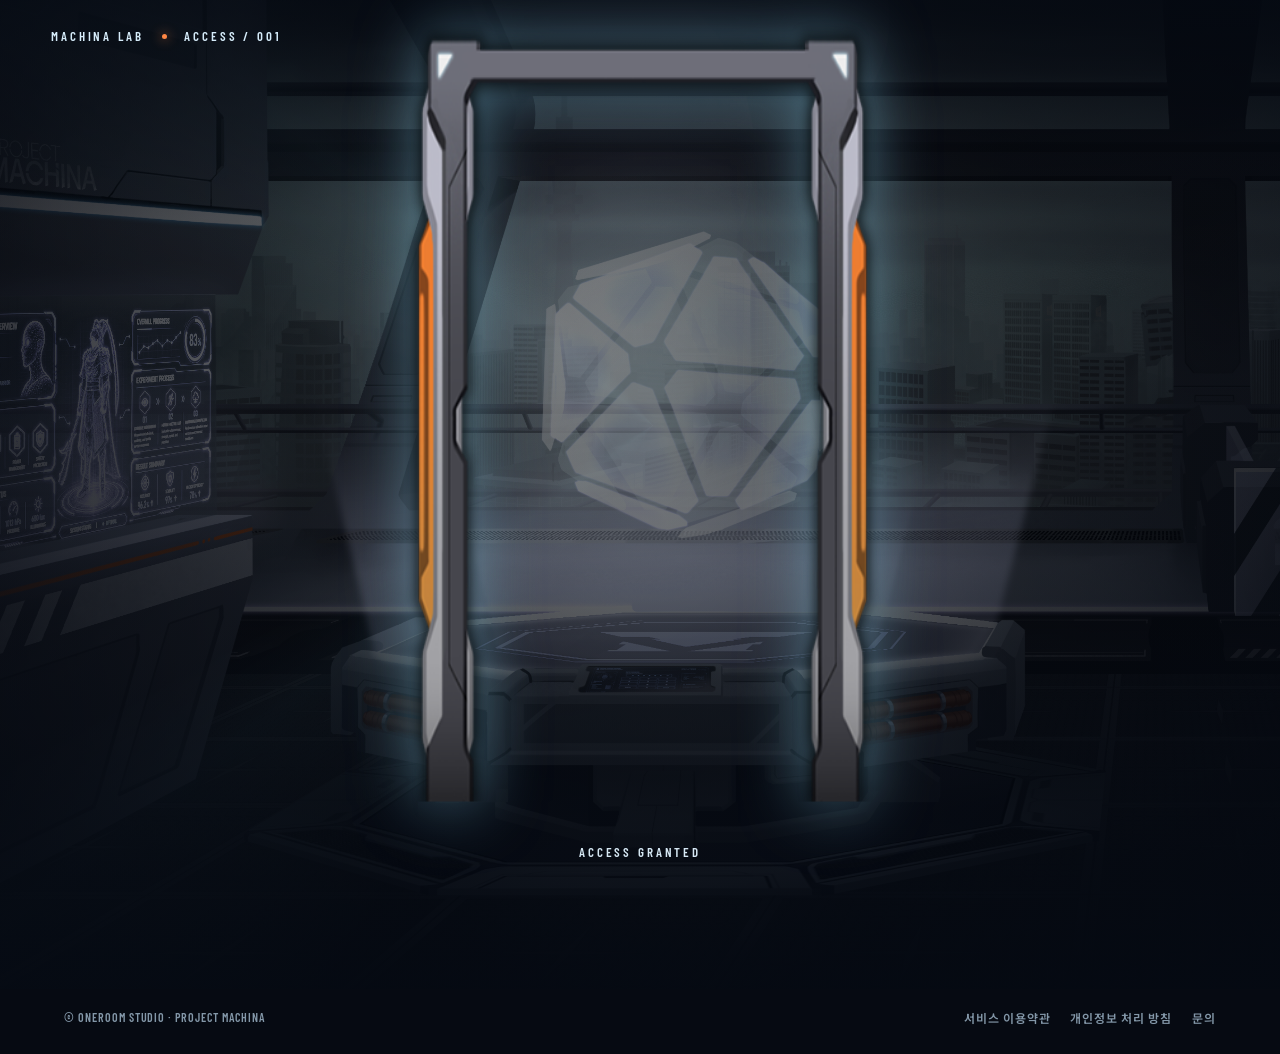
==== commit 586e4721: "Make mobile intro visible after page load" ====
--- a/index.html
+++ b/index.html
@@ -10,15 +10,15 @@
   <meta property="og:title" content="프로젝트 마키나 | 지금 플레이">
   <meta property="og:description" content="연구소의 문이 열린다. 지금 프로젝트 마키나의 세계로.">
   <meta property="og:image" content="https://www.orstudios.net/assets/img/market-1.jpg">
-  <link rel="icon" href="/assets/img/logo-machina.webp">
+  <link rel="icon" href="assets/img/logo-machina.webp">
   <link rel="preconnect" href="https://fonts.googleapis.com">
   <link rel="preconnect" href="https://fonts.gstatic.com" crossorigin>
   <link href="https://fonts.googleapis.com/css2?family=Barlow+Condensed:wght@500;600;700;800&family=Noto+Sans+KR:wght@400;500;700;900&display=swap" rel="stylesheet">
-  <link rel="preload" as="image" href="/assets/img/Lobby_01_pin_fhd_2.png">
-  <link rel="preload" as="image" href="/assets/img/intro/player_male_illust.webp">
-  <link rel="stylesheet" href="/assets/campaign.css">
+  <link rel="preload" as="image" href="assets/img/Lobby_01_pin_fhd_2.png">
+  <link rel="preload" as="image" href="assets/img/intro/player_male_illust.webp">
+  <link rel="stylesheet" href="assets/campaign.css">
   <script>document.documentElement.classList.add("js")</script>
-  <script src="/assets/campaign.js" defer></script>
+  <script src="assets/campaign.js" defer></script>
 </head>
 <body>
   <a class="skip-link" href="#download">다운로드로 바로 가기</a>
@@ -30,32 +30,31 @@
         <div class="scene-rays" aria-hidden="true"></div>
         <div class="scene-flash" aria-hidden="true"></div>
         <div class="characters" aria-hidden="true">
-          <img class="character character-player" src="/assets/img/intro/player_male_illust.webp" alt="">
+          <img class="character character-player" src="assets/img/intro/player_male_illust.webp" alt="">
           <div class="character-guest" id="character-guest"></div>
         </div>
         <div class="doors" aria-hidden="true">
-          <div class="door door-left"><img src="/assets/img/L_door.png" alt=""></div>
-          <div class="door door-right"><img src="/assets/img/R_door.png" alt=""></div>
+          <div class="door door-left"><img src="assets/img/L_door.png" alt=""></div>
+          <div class="door door-right"><img src="assets/img/R_door.png" alt=""></div>
           <div class="door-seam"></div>
         </div>
-        <div class="door-frame" aria-hidden="true"><img src="/assets/img/doorframe.png" alt=""></div>
+        <div class="door-frame" aria-hidden="true"><img src="assets/img/doorframe.png" alt=""></div>
         <div class="intro-ui">
           <span class="intro-code">MACHINA LAB <i></i> ACCESS / 001</span>
           <span class="intro-status" id="intro-status">보안 게이트 개방 중</span>
-          <button class="skip-intro" type="button">인트로 건너뛰기 <span aria-hidden="true">↗</span></button>
         </div>
         <div class="scene-content" id="download">
           <p class="scene-overline">ONE ROOM STUDIO PRESENTS <span></span> COLLECT &amp; IDLE RPG</p>
-          <h1 class="brand"><img src="/assets/img/logo-machina.webp" alt="PROJECT MACHINA · 프로젝트 마키나" width="1920" height="458"></h1>
+          <h1 class="brand"><img src="assets/img/logo-machina.webp" alt="PROJECT MACHINA · 프로젝트 마키나" width="1920" height="458"></h1>
           <p class="brand-tagline">이야기 속 주인공들과의 만남</p>
           <div class="market-panel" aria-label="프로젝트 마키나 게임 소개 이미지">
             <div class="market-window" id="market-window">
-              <img class="market-slide active" src="/assets/img/market-1.jpg" alt="프로젝트 마키나 전투와 자동 연구" fetchpriority="high">
-              <img class="market-slide" src="/assets/img/market-2.jpg" alt="다양한 보스에 도전하는 프로젝트 마키나" loading="lazy">
-              <img class="market-slide" src="/assets/img/market-3.jpg" alt="리미트 테스트, 코어 분석, 코어 디펜스" loading="lazy">
-              <img class="market-slide" src="/assets/img/market-4.jpg" alt="마키나 성장과 장비 시스템" loading="lazy">
-              <img class="market-slide" src="/assets/img/market-5.jpg" alt="스토리와 캐릭터를 만나는 프로젝트 마키나" loading="lazy">
-              <img class="market-slide" src="/assets/img/market-6.jpg" alt="다양한 동료와 함께하는 프로젝트 마키나" loading="lazy">
+              <img class="market-slide active" src="assets/img/market-1.jpg" alt="프로젝트 마키나 전투와 자동 연구" fetchpriority="high">
+              <img class="market-slide" src="assets/img/market-2.jpg" alt="다양한 보스에 도전하는 프로젝트 마키나" loading="lazy">
+              <img class="market-slide" src="assets/img/market-3.jpg" alt="리미트 테스트, 코어 분석, 코어 디펜스" loading="lazy">
+              <img class="market-slide" src="assets/img/market-4.jpg" alt="마키나 성장과 장비 시스템" loading="lazy">
+              <img class="market-slide" src="assets/img/market-5.jpg" alt="스토리와 캐릭터를 만나는 프로젝트 마키나" loading="lazy">
+              <img class="market-slide" src="assets/img/market-6.jpg" alt="다양한 동료와 함께하는 프로젝트 마키나" loading="lazy">
             </div>
             <div class="market-controls">
               <span class="panel-label">EXPERIMENT RECORD <b id="slide-number">01</b> / 06</span>
@@ -78,8 +77,8 @@
             <form id="ios-form" action="https://docs.google.com/forms/d/e/1FAIpQLSfv54ZTvAfOYo8kwQytRsmWUeG_VRS2t_Kp4L-P0YA4iBBMJg/formResponse" method="POST">
               <div class="reservation-heading"><div><span class="small-label">IOS / EARLY ACCESS</span><h2>출시 알림 사전예약</h2></div><p>앱스토어 오픈 소식을 이메일로 알려드립니다.</p></div>
               <div class="email-row"><label for="reservation-email" class="sr-only">이메일 주소</label><input id="reservation-email" type="email" name="entry.1000022" placeholder="이메일 주소를 입력하세요" autocomplete="email" required><button type="submit">사전예약 신청 <span aria-hidden="true">↗</span></button></div>
-              <label class="consent"><input type="checkbox" name="entry.846997345" value="개인정보 처리 방침 이용 동의" required><span>[필수] <a href="/more/개인정보-처리-방침/" target="_blank" rel="noopener noreferrer">개인정보 처리 방침</a> 이용 동의</span></label>
-              <label class="consent"><input type="checkbox" name="entry.825085978" value="서비스 이용 약관 동의" required><span>[필수] <a href="/more/서비스-이용약관/" target="_blank" rel="noopener noreferrer">서비스 이용 약관</a> 동의</span></label>
+              <label class="consent"><input type="checkbox" name="entry.846997345" value="개인정보 처리 방침 이용 동의" required><span>[필수] <a href="more/개인정보-처리-방침/" target="_blank" rel="noopener noreferrer">개인정보 처리 방침</a> 이용 동의</span></label>
+              <label class="consent"><input type="checkbox" name="entry.825085978" value="서비스 이용 약관 동의" required><span>[필수] <a href="more/서비스-이용약관/" target="_blank" rel="noopener noreferrer">서비스 이용 약관</a> 이용 동의</span></label>
               <details class="terms"><summary>개인정보 수집·이용 내용 보기</summary><ul><li>수집 항목: 이메일</li><li>수집 목적: 프로젝트 마키나 iOS 출시 소식 이메일 발송</li><li>보유 기간: 출시 안내 발송 후 지체 없이 파기 (동의 철회 시 즉시 파기)</li><li>동의를 거부할 수 있으며, 거부 시 사전예약 및 출시 안내를 받을 수 없습니다.</li><li>동의 철회 문의: <a href="mailto:management1423@orstudios.net">management1423@orstudios.net</a></li></ul></details>
               <p class="form-status" role="status" aria-live="polite"></p>
             </form>
@@ -87,7 +86,7 @@
         </div>
       </section>
     </main>
-    <footer class="footer"><span>© ONEROOM STUDIO · PROJECT MACHINA</span><div><a href="/more/서비스-이용약관/">서비스 이용약관</a><a href="/more/개인정보-처리-방침/">개인정보 처리 방침</a><a href="mailto:management1423@orstudios.net">문의</a></div></footer>
+    <footer class="footer"><span>© ONEROOM STUDIO · PROJECT MACHINA</span><div><a href="more/서비스-이용약관/">서비스 이용약관</a><a href="more/개인정보-처리-방침/">개인정보 처리 방침</a><a href="mailto:management1423@orstudios.net">문의</a></div></footer>
   </div>
 </body>
 </html>
--- a/assets/campaign.css
+++ b/assets/campaign.css
@@ -38,8 +38,6 @@
 .intro-code{position:absolute;top:28px;left:clamp(20px,4vw,64px);color:#d6ecfa}
 .intro-code i{display:inline-block;width:5px;height:5px;margin:0 12px 2px;background:var(--orange);border-radius:50%;box-shadow:0 0 12px var(--orange)}
 .intro-status{position:absolute;bottom:40px;left:50%;transform:translateX(-50%);white-space:nowrap;color:#d6e8f4}
-.skip-intro{position:absolute;right:clamp(20px,4vw,64px);bottom:31px;padding:9px 0;border:0;border-bottom:1px solid #a4bfce;background:none;color:#e1f2fc;font:600 13px "Noto Sans KR",sans-serif;letter-spacing:0;pointer-events:auto}
-.skip-intro span{margin-left:10px}
 .intro-complete .intro-ui{display:none}
 .characters{position:fixed;inset:0;z-index:19;overflow:hidden;pointer-events:none}
 .character-player{position:absolute;left:50%;bottom:-5vh;width:min(73vh,650px);max-width:none;height:auto;transform:translate(-50%,15%) scale(.86);opacity:0;filter:drop-shadow(0 0 26px #a7e8ff88);transition:opacity .3s,transform .6s cubic-bezier(.14,.74,.24,1)}
@@ -48,7 +46,7 @@
 .character-guest{position:absolute;inset:0}
 .guest{position:absolute;bottom:-9vh;width:min(78vh,720px);height:auto;max-width:none;opacity:0;filter:drop-shadow(0 0 22px #9be5ff99);animation:guest-swipe .48s cubic-bezier(.15,.8,.3,1) forwards}
 .guest.left{left:4%;--from:-48vw;--to:-8vw;--tilt:-7deg}.guest.right{right:4%;--from:48vw;--to:8vw;--tilt:7deg}
-@keyframes guest-swipe{0%{opacity:0;transform:translateX(var(--from)) rotate(var(--tilt)) scale(.85);filter:blur(10px) drop-shadow(0 0 26px #a7edff)}24%{opacity:1;filter:blur(0) drop-shadow(0 0 26px #a7edff)}65%{opacity:1;transform:translateX(0) rotate(0) scale(1)}100%{opacity:0;transform:translateX(var(--to)) rotate(calc(var(--tilt) * -1)) scale(1.08);filter:blur(4px)}}
+@keyframes guest-swipe{0%{opacity:0;transform:translateX(var(--from)) rotate(var(--tilt)) scale(.9);filter:drop-shadow(0 0 26px #a7edff)}12%{opacity:1}68%{opacity:1;transform:translateX(0) rotate(0) scale(1);filter:drop-shadow(0 0 26px #a7edff)}100%{opacity:0;transform:translateX(var(--to)) rotate(calc(var(--tilt) * -1)) scale(1.04);filter:drop-shadow(0 0 20px #a7edff)}}
 .scene-content{position:relative;z-index:20;width:min(100%,970px);text-align:center;opacity:1;transform:none;transition:opacity .7s,transform .8s cubic-bezier(.2,.8,.2,1)}
 .js:not(.intro-complete) .scene-content{opacity:0;transform:translateY(36px);pointer-events:none}
 .scene-overline,.small-label{font:600 13px "Barlow Condensed",sans-serif;letter-spacing:.28em;color:#b8d5e4}
@@ -80,8 +78,8 @@
 .email-row{display:flex;gap:9px;margin-bottom:17px}.email-row input{flex:1;min-width:0;height:50px;padding:0 14px;border:1px solid #647e91;background:#091421;color:#fff;border-radius:0}.email-row input::placeholder{color:#8498a7}.email-row button{min-width:175px;border:0;background:var(--orange);color:#111a23;font-weight:900}.email-row button:disabled{opacity:.6;cursor:wait}.email-row button span{margin-left:7px}
 .consent{display:flex;align-items:flex-start;gap:8px;margin:6px 0;color:#c9d7df;font-size:12px}.consent input{margin:3px 0 0;accent-color:var(--orange)}.consent a,.terms a{color:#c1eaff;text-underline-offset:3px}.terms{margin-top:11px;color:#a9bfcc;font-size:12px}.terms summary{width:max-content;cursor:pointer;text-decoration:underline;text-underline-offset:3px}.terms ul{padding-left:18px;line-height:1.7}.form-status{min-height:1em;margin:10px 0 0;color:#d8f5ff;font-size:13px}
 .footer{display:flex;justify-content:space-between;gap:15px;align-items:center;max-width:1200px;margin:auto;padding:20px 24px 28px;color:#8397a8;font:600 12px "Barlow Condensed","Noto Sans KR",sans-serif;letter-spacing:.08em}.footer div{display:flex;gap:20px;flex-wrap:wrap}.footer a{text-decoration:none}.footer a:hover{color:#fff}
-@media(max-width:760px){.scene{padding:32px 15px 42px;min-height:100svh}.scene-bg{background-position:53% center}.scene-overline{font-size:10px;gap:8px;letter-spacing:.13em}.scene-overline span{width:15px}.brand-korean{font-size:22px}.brand-main{font-size:clamp(66px,15vw,112px)}.brand-tagline{font-size:12px;margin-bottom:20px}.market-window{aspect-ratio:16/9}.store-button{padding:10px 14px;min-height:68px}.store-button strong{font-size:16px}.store-button svg{width:24px;height:24px}.store-button>b{font-size:16px}.reservation{padding:22px 18px}.reservation-heading{display:block}.reservation-heading p{margin-top:6px}.character-player{width:min(90vh,600px);bottom:4vh}.guest{width:min(90vh,650px)}.guest.left{left:-45%}.guest.right{right:-45%}.door-frame{width:min(95vw,500px);height:min(90vh,780px)}}
-@media(max-width:520px){.scene{padding:36px 12px 28px}.scene-content{align-self:center}.brand-main{font-size:clamp(58px,16vw,82px)}.brand-korean{font-size:18px}.brand-tagline{margin:12px 0 17px;letter-spacing:.05em}.market-panel{margin:0 -4px}.market-controls{padding:0 8px;gap:6px;height:39px}.panel-label{font-size:10px;letter-spacing:.05em}.panel-label b{font-size:15px;margin-left:3px}.market-dots{gap:4px}.market-dots button{width:13px}.market-arrows button{width:29px;font-size:16px}.store-actions{grid-template-columns:1fr;gap:7px;margin-top:10px}.store-button{min-height:58px}.store-button small{font-size:10px}.store-button strong{font-size:18px}.reservation{margin-top:8px}.email-row{flex-direction:column}.email-row button{height:48px}.footer{display:block;text-align:center;font-size:11px;line-height:1.5}.footer div{justify-content:center;margin-top:8px;gap:11px}.intro-code{font-size:10px}.intro-status{bottom:82px}.skip-intro{bottom:25px;right:20px}.door-left img,.door-right img{width:135px;height:60vh}}
-@media(prefers-reduced-motion:reduce){html{scroll-behavior:auto}*,*::before,*::after{animation-duration:.01ms!important;transition-duration:.01ms!important}.scene-bg{transform:none}.scene-rays{opacity:.5}}
+@media(max-width:760px){.scene{padding:32px 15px 42px;min-height:100svh}.scene-bg{background-position:53% center}.scene-overline{font-size:10px;gap:8px;letter-spacing:.13em}.scene-overline span{width:15px}.brand-korean{font-size:22px}.brand-main{font-size:clamp(66px,15vw,112px)}.brand-tagline{font-size:12px;margin-bottom:20px}.market-window{aspect-ratio:16/9}.store-button{padding:10px 14px;min-height:68px}.store-button strong{font-size:16px}.store-button svg{width:24px;height:24px}.store-button>b{font-size:16px}.reservation{padding:22px 18px}.reservation-heading{display:block}.reservation-heading p{margin-top:6px}.character-player{width:min(90vh,600px);bottom:4vh}.guest{width:min(90vh,650px);animation-duration:.64s}.guest.left{left:-45%}.guest.right{right:-45%}.door-frame{width:min(95vw,500px);height:min(90vh,780px)}}
+@media(max-width:520px){.scene{padding:36px 12px 28px}.scene-content{align-self:center}.brand-main{font-size:clamp(58px,16vw,82px)}.brand-korean{font-size:18px}.brand-tagline{margin:12px 0 17px;letter-spacing:.05em}.market-panel{margin:0 -4px}.market-controls{padding:0 8px;gap:6px;height:39px}.panel-label{font-size:10px;letter-spacing:.05em}.panel-label b{font-size:15px;margin-left:3px}.market-dots{gap:4px}.market-dots button{width:13px}.market-arrows button{width:29px;font-size:16px}.store-actions{grid-template-columns:repeat(2,minmax(0,1fr));gap:7px;margin-top:10px}.store-button{min-width:0;min-height:58px;padding:9px 10px;gap:8px}.store-button small{font-size:9px}.store-button strong{font-size:14px;white-space:nowrap}.store-button svg{width:20px;height:20px}.store-button>b{font-size:14px}.reservation{margin-top:8px}.email-row{flex-direction:column}.email-row button{height:48px}.footer{display:block;text-align:center;font-size:11px;line-height:1.5}.footer div{justify-content:center;margin-top:8px;gap:11px}.intro-code{font-size:10px}.intro-status{bottom:82px}.skip-intro{bottom:25px;right:20px}.door-left img,.door-right img{width:135px;height:60vh}}
+@media(prefers-reduced-motion:reduce){html{scroll-behavior:auto}.scene-bg{transform:none}.scene-rays{opacity:.5}}
 .brand img{display:block;width:min(68vw,650px);height:auto;filter:brightness(0) invert(1) drop-shadow(0 0 20px #a4ddff65)}
 @media(max-width:760px){.brand img{width:min(88vw,560px)}}
